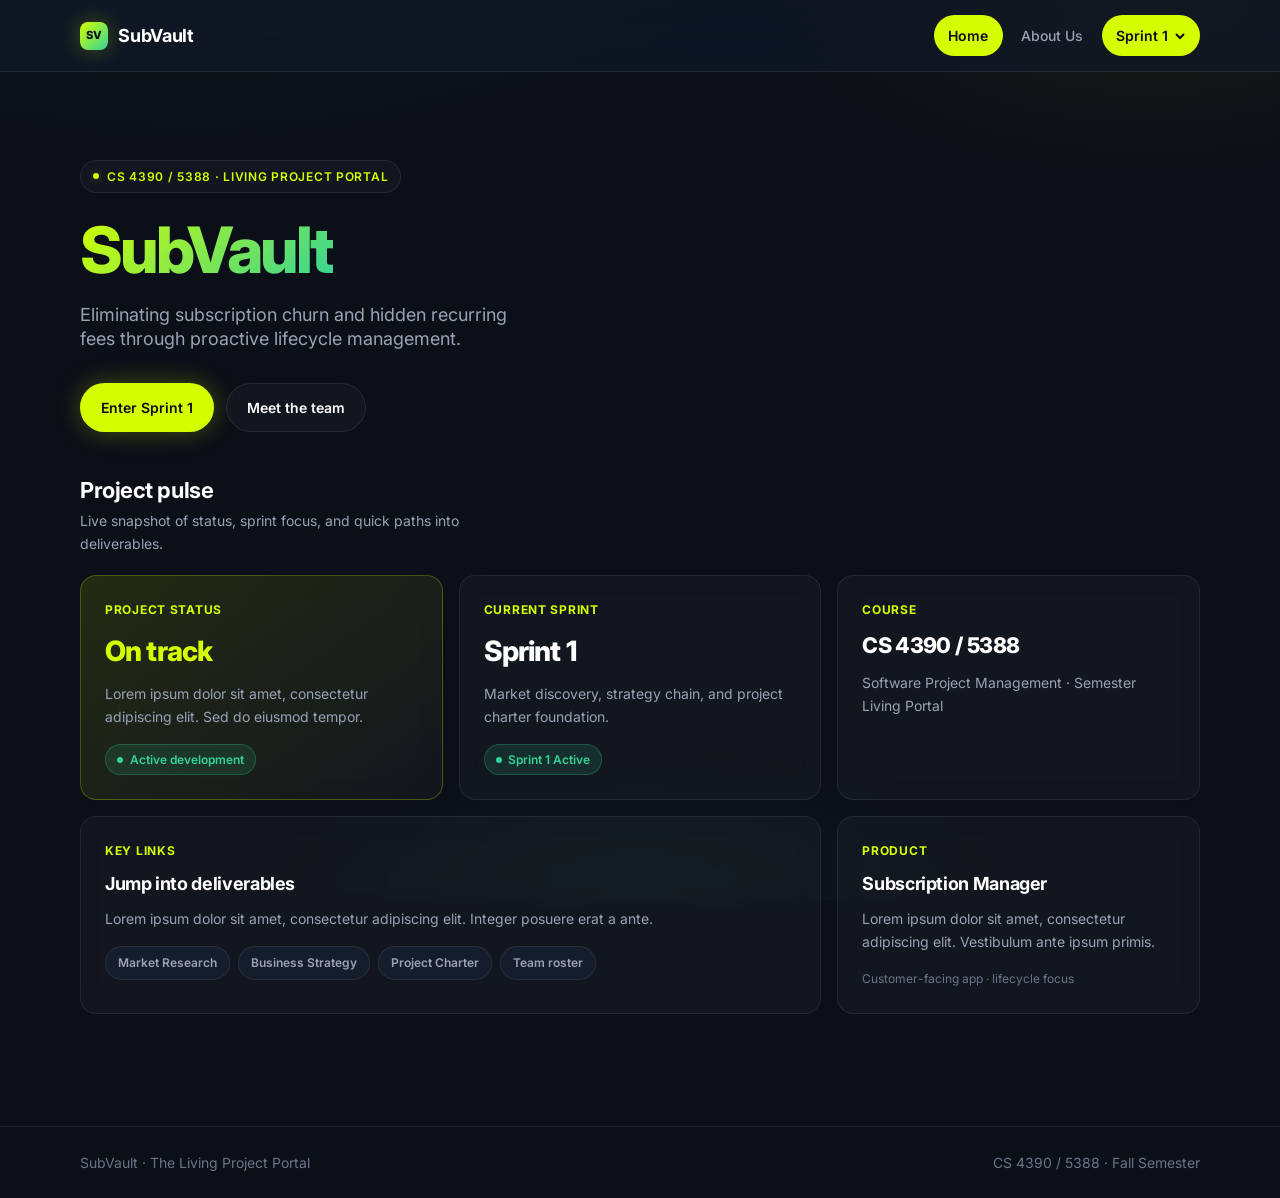
==== index.html @ c0faf994 "Add SubVault Living Project Portal foundation. Establish multi-page dark SaaS site structure with Sp" ====
<!DOCTYPE html>
<html lang="en">
<head>
  <meta charset="UTF-8" />
  <meta name="viewport" content="width=device-width, initial-scale=1.0" />
  <title>SubVault — The Living Project Portal</title>
  <meta name="description" content="SubVault Living Project Portal for CS 4390/5388 — subscription lifecycle management." />
  <link rel="preconnect" href="https://fonts.googleapis.com" />
  <link rel="preconnect" href="https://fonts.gstatic.com" crossorigin />
  <link href="https://fonts.googleapis.com/css2?family=Inter:wght@400;500;600;700;800&display=swap" rel="stylesheet" />
  <link rel="stylesheet" href="assets/css/style.css" />
</head>
<body>
  <header class="site-header">
    <div class="container site-header__inner">
      <a class="brand" href="index.html" aria-current="page">
        <span class="brand__mark" aria-hidden="true">SV</span>
        SubVault
      </a>
      <button type="button" class="nav-toggle" id="nav-toggle" aria-expanded="false" aria-controls="site-nav" aria-label="Open menu">
        <span class="nav-toggle__icon" aria-hidden="true"><span></span><span></span><span></span></span>
      </button>
      <nav class="site-nav" id="site-nav" aria-label="Primary">
        <a href="index.html" aria-current="page">Home</a>
        <a href="about.html">About Us</a>
        <div class="nav-dropdown" data-nav="sprint1">
          <button type="button" class="nav-dropdown__trigger" aria-expanded="false" aria-haspopup="true">
            Sprint 1
            <svg viewBox="0 0 12 12" fill="none" stroke="currentColor" stroke-width="2" aria-hidden="true"><path d="M2 4l4 4 4-4"/></svg>
          </button>
          <div class="nav-dropdown__menu" role="menu">
            <a href="sprint1/index.html" role="menuitem">Sprint 1 Hub</a>
            <a href="sprint1/market-research.html" role="menuitem">Market Research</a>
            <a href="sprint1/business-strategy.html" role="menuitem">Business Strategy</a>
            <a href="sprint1/project-charter.html" role="menuitem">Project Charter</a>
          </div>
        </div>
      </nav>
    </div>
  </header>

  <main>
    <section class="hero container" aria-labelledby="hero-title">
      <p class="hero__eyebrow">CS 4390 / 5388 · Living Project Portal</p>
      <h1 class="hero__title" id="hero-title">
        <span>SubVault</span>
      </h1>
      <p class="hero__lede">
        Eliminating subscription churn and hidden recurring fees through proactive lifecycle management.
      </p>
      <div class="hero__actions">
        <a class="btn btn--primary" href="sprint1/index.html">Enter Sprint 1</a>
        <a class="btn btn--ghost" href="about.html">Meet the team</a>
      </div>
    </section>

    <section class="container section" aria-labelledby="metrics-title">
      <div class="section__header">
        <div>
          <h2 class="section__title" id="metrics-title">Project pulse</h2>
          <p class="section__desc">Live snapshot of status, sprint focus, and quick paths into deliverables.</p>
        </div>
      </div>

      <div class="bento">
        <article class="glass bento__item bento__item--tall card--accent">
          <p class="card__label">Project status</p>
          <p class="metric__value metric__value--accent">On track</p>
          <p class="metric__hint">Lorem ipsum dolor sit amet, consectetur adipiscing elit. Sed do eiusmod tempor.</p>
          <span class="status-pill" style="margin-top: 1rem;">Active development</span>
        </article>

        <article class="glass bento__item bento__item--tall">
          <p class="card__label">Current sprint</p>
          <p class="metric__value">Sprint 1</p>
          <p class="metric__hint">Market discovery, strategy chain, and project charter foundation.</p>
          <span class="status-pill" style="margin-top: 1rem;">Sprint 1 Active</span>
        </article>

        <article class="glass bento__item bento__item--tall">
          <p class="card__label">Course</p>
          <p class="metric__value" style="font-size: 1.35rem;">CS 4390 / 5388</p>
          <p class="metric__hint">Software Project Management · Semester Living Portal</p>
        </article>

        <article class="glass bento__item bento__item--wide">
          <p class="card__label">Key links</p>
          <h3 class="card__title">Jump into deliverables</h3>
          <p class="card__body">Lorem ipsum dolor sit amet, consectetur adipiscing elit. Integer posuere erat a ante.</p>
          <div class="quick-links">
            <a class="chip" href="sprint1/market-research.html">Market Research</a>
            <a class="chip" href="sprint1/business-strategy.html">Business Strategy</a>
            <a class="chip" href="sprint1/project-charter.html">Project Charter</a>
            <a class="chip" href="about.html">Team roster</a>
          </div>
        </article>

        <article class="glass bento__item">
          <p class="card__label">Product</p>
          <h3 class="card__title">Subscription Manager</h3>
          <p class="card__body">Lorem ipsum dolor sit amet, consectetur adipiscing elit. Vestibulum ante ipsum primis.</p>
          <p class="card__meta">Customer-facing app · lifecycle focus</p>
        </article>
      </div>
    </section>
  </main>

  <footer class="site-footer">
    <div class="container site-footer__inner">
      <span>SubVault · The Living Project Portal</span>
      <span>CS 4390 / 5388 · Fall Semester</span>
    </div>
  </footer>

  <script src="assets/js/main.js"></script>
</body>
</html>
---- assets/css/style.css ----
/* ============================================================
   The Living Project Portal — SubVault
   CS 4390/5388 · Software Project Management
   ============================================================ */

:root {
  /* Palette */
  --bg: #0b0f17;
  --bg-elevated: #111827;
  --bg-soft: #151c2c;
  --surface: rgba(255, 255, 255, 0.03);
  --surface-hover: rgba(255, 255, 255, 0.055);
  --glass: rgba(17, 24, 39, 0.72);
  --border: rgba(255, 255, 255, 0.08);
  --border-strong: rgba(255, 255, 255, 0.14);
  --text: #ffffff;
  --text-muted: #9aa3b5;
  --text-soft: #6b7589;
  --accent: #d4ff00;
  --accent-dim: rgba(212, 255, 0, 0.12);
  --accent-glow: rgba(212, 255, 0, 0.28);
  --emerald: #34d399;
  --emerald-dim: rgba(52, 211, 153, 0.12);
  --danger: #f87171;
  --warning: #fbbf24;

  /* Typography */
  --font: Inter, system-ui, -apple-system, BlinkMacSystemFont, "Segoe UI", sans-serif;
  --fs-xs: 0.75rem;
  --fs-sm: 0.875rem;
  --fs-base: 1rem;
  --fs-lg: 1.125rem;
  --fs-xl: 1.375rem;
  --fs-2xl: 1.75rem;
  --fs-3xl: clamp(2rem, 4vw, 2.75rem);
  --fs-hero: clamp(2.5rem, 6vw, 4rem);
  --lh-tight: 1.15;
  --lh-snug: 1.35;
  --lh-body: 1.65;

  /* Layout */
  --max: 1120px;
  --nav-h: 72px;
  --radius: 16px;
  --radius-sm: 10px;
  --radius-lg: 24px;
  --shadow: 0 8px 32px rgba(0, 0, 0, 0.35);
  --transition: 180ms ease;
  --ease-out: cubic-bezier(0.22, 1, 0.36, 1);
}

/* ---- Reset ---- */
*,
*::before,
*::after {
  box-sizing: border-box;
  margin: 0;
  padding: 0;
}

html {
  -webkit-text-size-adjust: 100%;
  scroll-behavior: smooth;
}

body {
  font-family: var(--font);
  font-size: var(--fs-base);
  line-height: var(--lh-body);
  color: var(--text);
  background:
    radial-gradient(ellipse 80% 50% at 15% -10%, rgba(52, 211, 153, 0.08), transparent 55%),
    radial-gradient(ellipse 60% 40% at 90% 0%, rgba(212, 255, 0, 0.06), transparent 50%),
    radial-gradient(ellipse 50% 30% at 50% 100%, rgba(52, 211, 153, 0.04), transparent 60%),
    var(--bg);
  background-attachment: fixed;
  min-height: 100dvh;
  display: flex;
  flex-direction: column;
}

img {
  max-width: 100%;
  display: block;
}

a {
  color: inherit;
  text-decoration: none;
}

ul,
ol {
  list-style: none;
}

button {
  font: inherit;
  color: inherit;
  background: none;
  border: none;
  cursor: pointer;
}

/* ---- Utilities ---- */
.container {
  width: min(100% - 2rem, var(--max));
  margin-inline: auto;
}

.sr-only {
  position: absolute;
  width: 1px;
  height: 1px;
  padding: 0;
  margin: -1px;
  overflow: hidden;
  clip: rect(0, 0, 0, 0);
  white-space: nowrap;
  border: 0;
}

/* ---- Header / Nav ---- */
.site-header {
  position: sticky;
  top: 0;
  z-index: 100;
  height: var(--nav-h);
  backdrop-filter: blur(18px) saturate(1.2);
  -webkit-backdrop-filter: blur(18px) saturate(1.2);
  background: var(--glass);
  border-bottom: 1px solid var(--border);
}

.site-header__inner {
  height: 100%;
  display: flex;
  align-items: center;
  justify-content: space-between;
  gap: 1rem;
}

.brand {
  display: inline-flex;
  align-items: center;
  gap: 0.65rem;
  font-weight: 700;
  font-size: var(--fs-lg);
  letter-spacing: -0.02em;
  transition: opacity var(--transition);
}

.brand:hover {
  opacity: 0.85;
}

.brand__mark {
  width: 28px;
  height: 28px;
  border-radius: 8px;
  background: linear-gradient(135deg, var(--accent), var(--emerald));
  box-shadow: 0 0 20px var(--accent-glow);
  display: grid;
  place-items: center;
  font-size: 0.7rem;
  font-weight: 800;
  color: #0b0f17;
}

.nav-toggle {
  display: none;
  width: 42px;
  height: 42px;
  border-radius: var(--radius-sm);
  border: 1px solid var(--border);
  background: var(--surface);
  align-items: center;
  justify-content: center;
  transition: background var(--transition), border-color var(--transition);
}

.nav-toggle:hover {
  background: var(--surface-hover);
  border-color: var(--border-strong);
}

.nav-toggle__icon {
  display: flex;
  flex-direction: column;
  gap: 5px;
  width: 18px;
}

.nav-toggle__icon span {
  display: block;
  height: 2px;
  width: 100%;
  background: var(--text);
  border-radius: 1px;
  transition: transform var(--transition), opacity var(--transition);
}

.nav-toggle[aria-expanded="true"] .nav-toggle__icon span:nth-child(1) {
  transform: translateY(7px) rotate(45deg);
}

.nav-toggle[aria-expanded="true"] .nav-toggle__icon span:nth-child(2) {
  opacity: 0;
}

.nav-toggle[aria-expanded="true"] .nav-toggle__icon span:nth-child(3) {
  transform: translateY(-7px) rotate(-45deg);
}

.site-nav {
  display: flex;
  align-items: center;
  gap: 0.25rem;
}

.site-nav > a,
.nav-dropdown__trigger {
  display: inline-flex;
  align-items: center;
  gap: 0.35rem;
  padding: 0.55rem 0.9rem;
  border-radius: 999px;
  font-size: var(--fs-sm);
  font-weight: 500;
  color: var(--text-muted);
  transition: color var(--transition), background var(--transition);
}

.site-nav > a:hover,
.nav-dropdown__trigger:hover {
  color: var(--text);
  background: var(--surface);
}

.site-nav > a.is-active,
.site-nav > a[aria-current="page"],
.nav-dropdown.is-active > .nav-dropdown__trigger {
  color: var(--bg);
  background: var(--accent);
  font-weight: 600;
}

.nav-dropdown {
  position: relative;
}

.nav-dropdown__trigger {
  width: 100%;
}

.nav-dropdown__trigger svg {
  width: 12px;
  height: 12px;
  transition: transform var(--transition);
}

.nav-dropdown.is-open > .nav-dropdown__trigger svg,
.nav-dropdown:hover > .nav-dropdown__trigger svg {
  transform: rotate(180deg);
}

.nav-dropdown__menu {
  position: absolute;
  top: calc(100% + 0.5rem);
  left: 0;
  min-width: 220px;
  padding: 0.5rem;
  border-radius: var(--radius);
  border: 1px solid var(--border-strong);
  background: var(--bg-elevated);
  box-shadow: var(--shadow);
  opacity: 0;
  visibility: hidden;
  transform: translateY(-6px);
  transition: opacity var(--transition), transform var(--transition), visibility var(--transition);
  z-index: 50;
}

.nav-dropdown.is-open > .nav-dropdown__menu,
.nav-dropdown:hover > .nav-dropdown__menu:not(.nav-dropdown--touch) {
  opacity: 1;
  visibility: visible;
  transform: translateY(0);
}

.nav-dropdown__menu a {
  display: block;
  padding: 0.65rem 0.85rem;
  border-radius: var(--radius-sm);
  font-size: var(--fs-sm);
  color: var(--text-muted);
  transition: background var(--transition), color var(--transition);
}

.nav-dropdown__menu a:hover,
.nav-dropdown__menu a.is-active,
.nav-dropdown__menu a[aria-current="page"] {
  background: var(--accent-dim);
  color: var(--accent);
}

/* ---- Main ---- */
main {
  flex: 1;
  padding-block: 2.5rem 4rem;
}

/* ---- Hero ---- */
.hero {
  padding-block: 3rem 2.5rem;
}

.hero__eyebrow {
  display: inline-flex;
  align-items: center;
  gap: 0.5rem;
  margin-bottom: 1.25rem;
  padding: 0.35rem 0.75rem;
  border-radius: 999px;
  border: 1px solid var(--border);
  background: var(--surface);
  font-size: var(--fs-xs);
  font-weight: 600;
  letter-spacing: 0.06em;
  text-transform: uppercase;
  color: var(--accent);
}

.hero__eyebrow::before {
  content: "";
  width: 6px;
  height: 6px;
  border-radius: 50%;
  background: var(--accent);
  box-shadow: 0 0 10px var(--accent-glow);
  animation: pulse 2s ease infinite;
}

@keyframes pulse {
  0%,
  100% {
    opacity: 1;
  }
  50% {
    opacity: 0.4;
  }
}

.hero__title {
  font-size: var(--fs-hero);
  font-weight: 800;
  letter-spacing: -0.04em;
  line-height: var(--lh-tight);
  margin-bottom: 1rem;
  max-width: 14ch;
}

.hero__title span {
  background: linear-gradient(135deg, var(--accent), var(--emerald));
  -webkit-background-clip: text;
  background-clip: text;
  color: transparent;
}

.hero__lede {
  font-size: var(--fs-lg);
  color: var(--text-muted);
  max-width: 42ch;
  margin-bottom: 2rem;
  line-height: var(--lh-snug);
}

.hero__actions {
  display: flex;
  flex-wrap: wrap;
  gap: 0.75rem;
}

/* ---- Buttons ---- */
.btn {
  display: inline-flex;
  align-items: center;
  justify-content: center;
  gap: 0.5rem;
  padding: 0.75rem 1.25rem;
  border-radius: 999px;
  font-size: var(--fs-sm);
  font-weight: 600;
  border: 1px solid transparent;
  transition: transform var(--transition), background var(--transition), border-color var(--transition),
    box-shadow var(--transition), color var(--transition);
}

.btn:hover {
  transform: translateY(-1px);
}

.btn:active {
  transform: translateY(0);
}

.btn--primary {
  background: var(--accent);
  color: var(--bg);
  box-shadow: 0 0 24px var(--accent-glow);
}

.btn--primary:hover {
  box-shadow: 0 0 32px var(--accent-glow);
}

.btn--ghost {
  background: var(--surface);
  border-color: var(--border);
  color: var(--text);
}

.btn--ghost:hover {
  background: var(--surface-hover);
  border-color: var(--border-strong);
}

.btn--sm {
  padding: 0.5rem 0.9rem;
  font-size: var(--fs-xs);
}

/* ---- Page chrome ---- */
.page-header {
  margin-bottom: 2.5rem;
}

.page-kicker {
  display: inline-block;
  margin-bottom: 0.75rem;
  font-size: var(--fs-xs);
  font-weight: 700;
  letter-spacing: 0.08em;
  text-transform: uppercase;
  color: var(--accent);
}

.page-title {
  font-size: var(--fs-3xl);
  font-weight: 800;
  letter-spacing: -0.03em;
  line-height: var(--lh-tight);
  margin-bottom: 0.75rem;
}

.page-intro {
  font-size: var(--fs-lg);
  color: var(--text-muted);
  max-width: 56ch;
}

.section {
  margin-bottom: 3rem;
}

.section__header {
  display: flex;
  flex-wrap: wrap;
  align-items: flex-end;
  justify-content: space-between;
  gap: 1rem;
  margin-bottom: 1.25rem;
}

.section__title {
  font-size: var(--fs-xl);
  font-weight: 700;
  letter-spacing: -0.02em;
}

.section__desc {
  color: var(--text-muted);
  font-size: var(--fs-sm);
  max-width: 48ch;
}

/* ---- Glass / Cards ---- */
.glass,
.card {
  background: var(--surface);
  border: 1px solid var(--border);
  border-radius: var(--radius);
  backdrop-filter: blur(12px);
  -webkit-backdrop-filter: blur(12px);
  transition: border-color var(--transition), background var(--transition), transform var(--transition),
    box-shadow var(--transition);
}

.card:hover {
  border-color: var(--border-strong);
  background: var(--surface-hover);
}

.card--interactive:hover {
  transform: translateY(-2px);
  box-shadow: 0 12px 40px rgba(0, 0, 0, 0.25);
}

.card--accent {
  border-color: rgba(212, 255, 0, 0.25);
  background: linear-gradient(145deg, var(--accent-dim), var(--surface));
}

.card--link {
  display: block;
  height: 100%;
  padding: 1.5rem;
  color: inherit;
}

.card__label {
  font-size: var(--fs-xs);
  font-weight: 700;
  letter-spacing: 0.06em;
  text-transform: uppercase;
  color: var(--accent);
  margin-bottom: 0.5rem;
}

.card__title {
  font-size: var(--fs-lg);
  font-weight: 700;
  letter-spacing: -0.02em;
  margin-bottom: 0.5rem;
}

.card__body {
  font-size: var(--fs-sm);
  color: var(--text-muted);
}

.card__meta {
  margin-top: 1rem;
  font-size: var(--fs-xs);
  color: var(--text-soft);
}

/* ---- Bento grid ---- */
.bento {
  display: grid;
  gap: 1rem;
  grid-template-columns: repeat(12, 1fr);
}

.bento__item {
  padding: 1.5rem;
  grid-column: span 4;
}

.bento__item--wide {
  grid-column: span 8;
}

.bento__item--full {
  grid-column: span 12;
}

.bento__item--tall {
  min-height: 180px;
}

.metric__value {
  font-size: var(--fs-2xl);
  font-weight: 800;
  letter-spacing: -0.03em;
  margin-block: 0.35rem 0.5rem;
}

.metric__value--accent {
  color: var(--accent);
}

.metric__hint {
  font-size: var(--fs-sm);
  color: var(--text-muted);
}

.status-pill {
  display: inline-flex;
  align-items: center;
  gap: 0.4rem;
  padding: 0.3rem 0.7rem;
  border-radius: 999px;
  font-size: var(--fs-xs);
  font-weight: 600;
  background: var(--emerald-dim);
  color: var(--emerald);
  border: 1px solid rgba(52, 211, 153, 0.25);
}

.status-pill::before {
  content: "";
  width: 6px;
  height: 6px;
  border-radius: 50%;
  background: currentColor;
}

.status-pill--warn {
  background: rgba(251, 191, 36, 0.12);
  color: var(--warning);
  border-color: rgba(251, 191, 36, 0.25);
}

.quick-links {
  display: flex;
  flex-wrap: wrap;
  gap: 0.5rem;
  margin-top: 1rem;
}

.chip {
  display: inline-flex;
  align-items: center;
  padding: 0.4rem 0.75rem;
  border-radius: 999px;
  font-size: var(--fs-xs);
  font-weight: 600;
  border: 1px solid var(--border);
  background: var(--bg-soft);
  color: var(--text-muted);
  transition: border-color var(--transition), color var(--transition), background var(--transition);
}

.chip:hover {
  border-color: var(--accent);
  color: var(--accent);
  background: var(--accent-dim);
}

/* ---- Team grid ---- */
.team-grid {
  display: grid;
  gap: 1rem;
  grid-template-columns: repeat(auto-fill, minmax(260px, 1fr));
}

.team-card {
  padding: 1.5rem;
  display: flex;
  flex-direction: column;
  gap: 0.75rem;
  height: 100%;
}

.team-card__avatar {
  width: 64px;
  height: 64px;
  border-radius: 18px;
  display: grid;
  place-items: center;
  font-weight: 800;
  font-size: var(--fs-lg);
  letter-spacing: -0.02em;
  color: var(--bg);
  background: linear-gradient(135deg, var(--accent), var(--emerald));
  margin-bottom: 0.25rem;
}

.team-card__name {
  font-size: var(--fs-lg);
  font-weight: 700;
  letter-spacing: -0.02em;
}

.team-card__role {
  font-size: var(--fs-sm);
  font-weight: 600;
  color: var(--accent);
}

.team-card__owns {
  font-size: var(--fs-xs);
  color: var(--text-soft);
  padding: 0.55rem 0.75rem;
  border-radius: var(--radius-sm);
  background: var(--bg-soft);
  border: 1px solid var(--border);
}

.team-card__owns strong {
  display: block;
  color: var(--text-muted);
  font-weight: 600;
  margin-bottom: 0.15rem;
}

.team-card__bio {
  font-size: var(--fs-sm);
  color: var(--text-muted);
  flex: 1;
}

/* ---- Content sections ---- */
.content-block {
  padding: 1.75rem;
  margin-bottom: 1rem;
}

.content-block h3 {
  font-size: var(--fs-lg);
  font-weight: 700;
  letter-spacing: -0.02em;
  margin-bottom: 0.75rem;
}

.content-block p,
.content-block li {
  color: var(--text-muted);
  font-size: var(--fs-sm);
}

.content-block p + p {
  margin-top: 0.75rem;
}

.content-block ul,
.content-block ol {
  padding-left: 1.1rem;
  list-style: disc;
}

.content-block ol {
  list-style: decimal;
}

.content-block li + li {
  margin-top: 0.4rem;
}

/* ---- Strategy chain ---- */
.strategy-chain {
  display: grid;
  gap: 1rem;
}

.strategy-step {
  position: relative;
  padding: 1.5rem 1.5rem 1.5rem 4.5rem;
  counter-increment: strategy;
}

.strategy-step::before {
  content: counter(strategy, decimal-leading-zero);
  position: absolute;
  left: 1.25rem;
  top: 1.5rem;
  font-size: var(--fs-xl);
  font-weight: 800;
  letter-spacing: -0.03em;
  color: var(--accent);
  opacity: 0.9;
}

.strategy-chain {
  counter-reset: strategy;
}

.strategy-step h3 {
  font-size: var(--fs-lg);
  font-weight: 700;
  margin-bottom: 0.5rem;
}

.strategy-step p {
  font-size: var(--fs-sm);
  color: var(--text-muted);
}

.strategy-step__meta {
  display: flex;
  flex-wrap: wrap;
  gap: 0.5rem;
  margin-top: 1rem;
}

.tag {
  display: inline-flex;
  padding: 0.25rem 0.6rem;
  border-radius: 6px;
  font-size: var(--fs-xs);
  font-weight: 600;
  background: var(--bg-soft);
  border: 1px solid var(--border);
  color: var(--text-muted);
}

.tag--accent {
  background: var(--accent-dim);
  border-color: rgba(212, 255, 0, 0.3);
  color: var(--accent);
}

.scope-grid {
  display: grid;
  gap: 1rem;
  grid-template-columns: repeat(auto-fit, minmax(240px, 1fr));
  margin-top: 1rem;
}

.scope-panel {
  padding: 1.25rem;
  border-radius: var(--radius-sm);
  background: var(--bg-soft);
  border: 1px solid var(--border);
}

.scope-panel h4 {
  font-size: var(--fs-sm);
  font-weight: 700;
  margin-bottom: 0.75rem;
}

.scope-panel--in h4 {
  color: var(--emerald);
}

.scope-panel--out h4 {
  color: var(--danger);
}

.scope-panel--deferred h4 {
  color: var(--warning);
}

.scope-panel ul {
  list-style: disc;
  padding-left: 1.1rem;
}

.scope-panel li {
  font-size: var(--fs-sm);
  color: var(--text-muted);
}

.scope-panel li + li {
  margin-top: 0.35rem;
}

/* ---- Charter ---- */
.charter-grid {
  display: grid;
  gap: 1rem;
  grid-template-columns: repeat(12, 1fr);
}

.charter-card {
  padding: 1.5rem;
  grid-column: span 6;
}

.charter-card--full {
  grid-column: span 12;
}

.charter-card--pdf {
  grid-column: span 12;
  display: flex;
  flex-wrap: wrap;
  align-items: center;
  justify-content: space-between;
  gap: 1.25rem;
  padding: 1.75rem;
  border-color: rgba(212, 255, 0, 0.28);
  background: linear-gradient(120deg, var(--accent-dim), var(--surface) 55%);
}

.charter-card h3 {
  font-size: var(--fs-base);
  font-weight: 700;
  margin-bottom: 0.75rem;
}

.charter-card p,
.charter-card li {
  font-size: var(--fs-sm);
  color: var(--text-muted);
}

.charter-card ul {
  list-style: disc;
  padding-left: 1.1rem;
}

.charter-card li + li {
  margin-top: 0.35rem;
}

.stakeholder-table {
  width: 100%;
  border-collapse: collapse;
  font-size: var(--fs-sm);
}

.stakeholder-table th,
.stakeholder-table td {
  text-align: left;
  padding: 0.75rem 0.85rem;
  border-bottom: 1px solid var(--border);
}

.stakeholder-table th {
  color: var(--text-soft);
  font-weight: 600;
  font-size: var(--fs-xs);
  text-transform: uppercase;
  letter-spacing: 0.05em;
}

.stakeholder-table td {
  color: var(--text-muted);
}

.stakeholder-table tbody tr:hover td {
  background: var(--surface);
  color: var(--text);
}

/* ---- PDF / Docs ---- */
.doc-grid {
  display: grid;
  gap: 1rem;
  grid-template-columns: repeat(auto-fill, minmax(240px, 1fr));
}

.doc-card {
  padding: 1.35rem;
  display: flex;
  flex-direction: column;
  gap: 0.75rem;
}

.doc-card__icon {
  width: 40px;
  height: 40px;
  border-radius: 10px;
  display: grid;
  place-items: center;
  background: var(--accent-dim);
  color: var(--accent);
  font-size: var(--fs-xs);
  font-weight: 800;
}

.doc-card__actions {
  display: flex;
  flex-wrap: wrap;
  gap: 0.5rem;
  margin-top: auto;
  padding-top: 0.5rem;
}

/* ---- Modal ---- */
.modal {
  position: fixed;
  inset: 0;
  z-index: 200;
  display: grid;
  place-items: center;
  padding: 1rem;
  opacity: 0;
  visibility: hidden;
  transition: opacity 200ms ease, visibility 200ms ease;
}

.modal.is-open {
  opacity: 1;
  visibility: visible;
}

.modal__backdrop {
  position: absolute;
  inset: 0;
  background: rgba(5, 8, 14, 0.78);
  backdrop-filter: blur(6px);
}

.modal__dialog {
  position: relative;
  width: min(100%, 920px);
  max-height: min(90dvh, 840px);
  display: flex;
  flex-direction: column;
  background: var(--bg-elevated);
  border: 1px solid var(--border-strong);
  border-radius: var(--radius-lg);
  box-shadow: var(--shadow);
  overflow: hidden;
  transform: translateY(12px) scale(0.98);
  transition: transform 220ms var(--ease-out);
}

.modal.is-open .modal__dialog {
  transform: translateY(0) scale(1);
}

.modal__header {
  display: flex;
  align-items: center;
  justify-content: space-between;
  gap: 1rem;
  padding: 1rem 1.25rem;
  border-bottom: 1px solid var(--border);
}

.modal__title {
  font-size: var(--fs-base);
  font-weight: 700;
}

.modal__close {
  width: 36px;
  height: 36px;
  border-radius: 8px;
  border: 1px solid var(--border);
  display: grid;
  place-items: center;
  color: var(--text-muted);
  transition: background var(--transition), color var(--transition);
}

.modal__close:hover {
  background: var(--surface);
  color: var(--text);
}

.modal__body {
  flex: 1;
  min-height: 420px;
  background: #000;
}

.modal__body iframe {
  width: 100%;
  height: 100%;
  min-height: 420px;
  border: 0;
}

.modal__footer {
  display: flex;
  flex-wrap: wrap;
  gap: 0.75rem;
  justify-content: flex-end;
  padding: 1rem 1.25rem;
  border-top: 1px solid var(--border);
}

body.modal-open {
  overflow: hidden;
}

/* ---- Timeline ---- */
.timeline {
  display: grid;
  gap: 0;
  border-left: 1px solid var(--border);
  margin-left: 0.75rem;
  padding-left: 1.5rem;
}

.timeline__item {
  position: relative;
  padding-bottom: 1.5rem;
}

.timeline__item::before {
  content: "";
  position: absolute;
  left: -1.75rem;
  top: 0.35rem;
  width: 10px;
  height: 10px;
  border-radius: 50%;
  background: var(--accent);
  box-shadow: 0 0 0 4px var(--accent-dim);
}

.timeline__date {
  font-size: var(--fs-xs);
  font-weight: 700;
  color: var(--accent);
  letter-spacing: 0.04em;
  text-transform: uppercase;
  margin-bottom: 0.25rem;
}

.timeline__title {
  font-weight: 700;
  margin-bottom: 0.25rem;
}

.timeline__body {
  font-size: var(--fs-sm);
  color: var(--text-muted);
}

/* ---- Footer ---- */
.site-footer {
  border-top: 1px solid var(--border);
  padding: 1.5rem 0;
  margin-top: auto;
}

.site-footer__inner {
  display: flex;
  flex-wrap: wrap;
  align-items: center;
  justify-content: space-between;
  gap: 0.75rem;
  font-size: var(--fs-sm);
  color: var(--text-soft);
}

.site-footer a {
  color: var(--text-muted);
  transition: color var(--transition);
}

.site-footer a:hover {
  color: var(--accent);
}

/* ---- Responsive ---- */
@media (max-width: 900px) {
  .bento__item,
  .bento__item--wide {
    grid-column: span 6;
  }

  .charter-card {
    grid-column: span 12;
  }
}

@media (max-width: 768px) {
  .nav-toggle {
    display: inline-flex;
  }

  .site-nav {
    position: fixed;
    inset: var(--nav-h) 0 auto 0;
    flex-direction: column;
    align-items: stretch;
    gap: 0.25rem;
    padding: 1rem;
    background: var(--bg-elevated);
    border-bottom: 1px solid var(--border);
    box-shadow: var(--shadow);
    opacity: 0;
    visibility: hidden;
    transform: translateY(-8px);
    transition: opacity var(--transition), transform var(--transition), visibility var(--transition);
    max-height: calc(100dvh - var(--nav-h));
    overflow-y: auto;
  }

  .site-nav.is-open {
    opacity: 1;
    visibility: visible;
    transform: translateY(0);
  }

  .site-nav > a,
  .nav-dropdown__trigger {
    border-radius: var(--radius-sm);
    padding: 0.85rem 1rem;
  }

  .nav-dropdown__menu {
    position: static;
    opacity: 1;
    visibility: visible;
    transform: none;
    display: none;
    box-shadow: none;
    border: 1px solid var(--border);
    margin: 0.25rem 0 0.5rem;
    background: var(--bg-soft);
  }

  .nav-dropdown.is-open > .nav-dropdown__menu {
    display: block;
  }

  .bento__item,
  .bento__item--wide,
  .bento__item--full {
    grid-column: span 12;
  }

  .hero {
    padding-block: 2rem;
  }

  .strategy-step {
    padding-left: 1.5rem;
    padding-top: 3.25rem;
  }

  .strategy-step::before {
    left: 1.25rem;
    top: 1.25rem;
  }

  .charter-card--pdf {
    flex-direction: column;
    align-items: flex-start;
  }

  .modal__body,
  .modal__body iframe {
    min-height: 280px;
  }
}

@media (prefers-reduced-motion: reduce) {
  *,
  *::before,
  *::after {
    animation-duration: 0.01ms !important;
    animation-iteration-count: 1 !important;
    transition-duration: 0.01ms !important;
  }
}
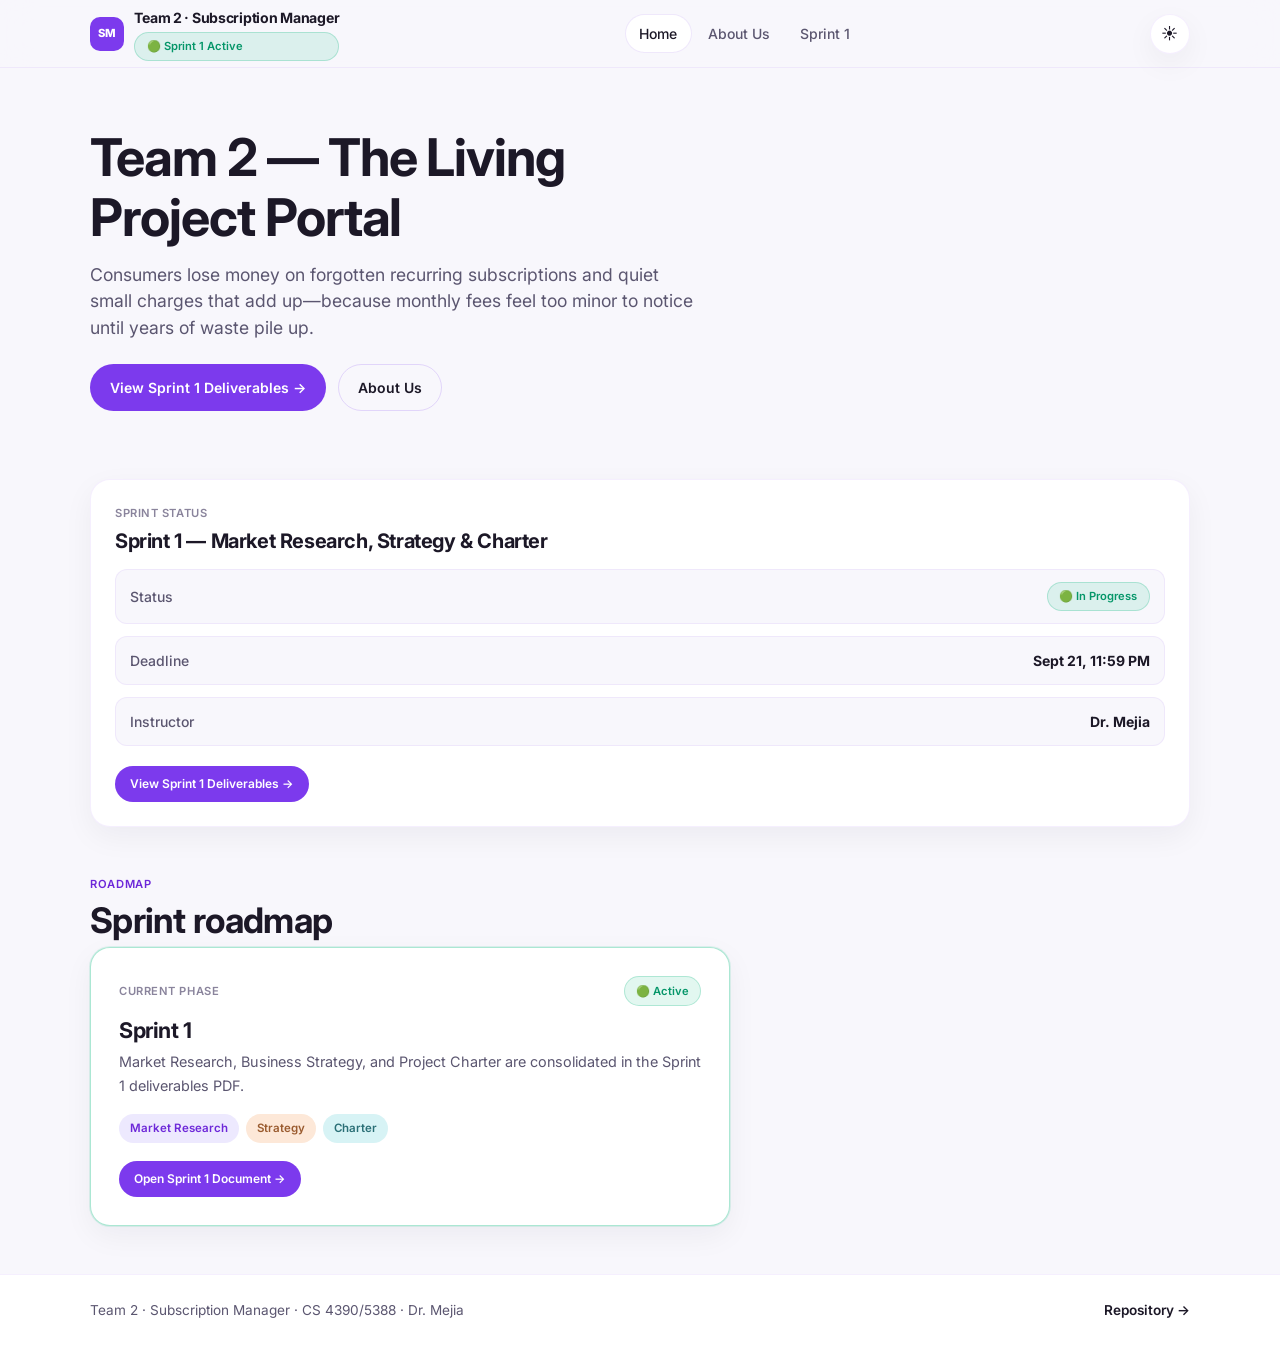
==== commit db3db74c: "updated files" ====
--- a/index.html
+++ b/index.html
@@ -3,8 +3,21 @@
 <head>
   <meta charset="UTF-8" />
   <meta name="viewport" content="width=device-width, initial-scale=1.0" />
-  <title>SubVault — The Living Project Portal</title>
-  <meta name="description" content="SubVault Living Project Portal for CS 4390/5388 — subscription lifecycle management." />
+  <title>Team 2 · Subscription Manager — Living Project Portal</title>
+  <meta name="description" content="Team 2 Living Project Portal for Subscription Manager (SubEase) — CS 4390/5388." />
+  <script>
+    (function () {
+      try {
+        var t = localStorage.getItem("subease-portal-theme");
+        if (t !== "light" && t !== "dark") {
+          t = window.matchMedia("(prefers-color-scheme: dark)").matches ? "dark" : "light";
+        }
+        document.documentElement.setAttribute("data-theme", t);
+      } catch (e) {
+        document.documentElement.setAttribute("data-theme", "light");
+      }
+    })();
+  </script>
   <link rel="preconnect" href="https://fonts.googleapis.com" />
   <link rel="preconnect" href="https://fonts.gstatic.com" crossorigin />
   <link href="https://fonts.googleapis.com/css2?family=Inter:wght@400;500;600;700;800&display=swap" rel="stylesheet" />
@@ -13,93 +26,87 @@
 <body>
   <header class="site-header">
     <div class="container site-header__inner">
-      <a class="brand" href="index.html" aria-current="page">
-        <span class="brand__mark" aria-hidden="true">SV</span>
-        SubVault
+      <a class="brand" href="index.html">
+        <span class="brand__mark" aria-hidden="true">SM</span>
+        <span class="brand__text">
+          <span class="brand__name">Team 2 · Subscription Manager</span>
+          <span class="pill">🟢 Sprint 1 Active</span>
+        </span>
       </a>
       <button type="button" class="nav-toggle" id="nav-toggle" aria-expanded="false" aria-controls="site-nav" aria-label="Open menu">
-        <span class="nav-toggle__icon" aria-hidden="true"><span></span><span></span><span></span></span>
+        <span class="nav-toggle__bars" aria-hidden="true"><span></span><span></span><span></span></span>
       </button>
       <nav class="site-nav" id="site-nav" aria-label="Primary">
-        <a href="index.html" aria-current="page">Home</a>
+        <a href="index.html">Home</a>
         <a href="about.html">About Us</a>
-        <div class="nav-dropdown" data-nav="sprint1">
-          <button type="button" class="nav-dropdown__trigger" aria-expanded="false" aria-haspopup="true">
-            Sprint 1
-            <svg viewBox="0 0 12 12" fill="none" stroke="currentColor" stroke-width="2" aria-hidden="true"><path d="M2 4l4 4 4-4"/></svg>
-          </button>
-          <div class="nav-dropdown__menu" role="menu">
-            <a href="sprint1/index.html" role="menuitem">Sprint 1 Hub</a>
-            <a href="sprint1/market-research.html" role="menuitem">Market Research</a>
-            <a href="sprint1/business-strategy.html" role="menuitem">Business Strategy</a>
-            <a href="sprint1/project-charter.html" role="menuitem">Project Charter</a>
-          </div>
-        </div>
+        <a href="sprint1.html">Sprint 1</a>
       </nav>
+      <div class="header-actions">
+        <button type="button" class="theme-toggle" id="theme-toggle" aria-label="Switch to dark mode">
+          <span data-icon="sun" aria-hidden="true">☀️</span>
+          <span data-icon="moon" aria-hidden="true">🌙</span>
+        </button>
+      </div>
     </div>
   </header>
 
   <main>
-    <section class="hero container" aria-labelledby="hero-title">
-      <p class="hero__eyebrow">CS 4390 / 5388 · Living Project Portal</p>
-      <h1 class="hero__title" id="hero-title">
-        <span>SubVault</span>
-      </h1>
+    <section class="hero container">
+      <p class="hero__eyebrow"></p>
+      <h1 class="hero__title">Team 2 — The Living Project Portal</h1>
       <p class="hero__lede">
-        Eliminating subscription churn and hidden recurring fees through proactive lifecycle management.
+        Consumers lose money on forgotten recurring subscriptions and quiet small charges that add up—because monthly fees feel too minor to notice until years of waste pile up.
       </p>
       <div class="hero__actions">
-        <a class="btn btn--primary" href="sprint1/index.html">Enter Sprint 1</a>
-        <a class="btn btn--ghost" href="about.html">Meet the team</a>
+        <a class="btn btn--primary" href="sprint1.html">View Sprint 1 Deliverables →</a>
+        <a class="btn btn--ghost" href="about.html">About Us</a>
       </div>
     </section>
 
-    <section class="container section" aria-labelledby="metrics-title">
-      <div class="section__header">
-        <div>
-          <h2 class="section__title" id="metrics-title">Project pulse</h2>
-          <p class="section__desc">Live snapshot of status, sprint focus, and quick paths into deliverables.</p>
-        </div>
+    <section class="section container" aria-labelledby="dash-title">
+
+        <article class="card">
+          <p class="card__label">Sprint status</p>
+          <h3 class="card__title">Sprint 1 — Market Research, Strategy &amp; Charter</h3>
+          <div class="status-list">
+            <div class="status-row">
+              <span>Status</span>
+              <span class="pill">🟢 In Progress</span>
+            </div>
+            <div class="status-row">
+              <span>Deadline</span>
+              <strong>Sept 21, 11:59 PM</strong>
+            </div>
+            <div class="status-row">
+              <span>Instructor</span>
+              <strong>Dr. Mejia</strong>
+            </div>
+          </div>
+          <a class="btn btn--primary btn--sm" href="sprint1.html">View Sprint 1 Deliverables →</a>
+        </article>
       </div>
+    </section>
 
-      <div class="bento">
-        <article class="glass bento__item bento__item--tall card--accent">
-          <p class="card__label">Project status</p>
-          <p class="metric__value metric__value--accent">On track</p>
-          <p class="metric__hint">Lorem ipsum dolor sit amet, consectetur adipiscing elit. Sed do eiusmod tempor.</p>
-          <span class="status-pill" style="margin-top: 1rem;">Active development</span>
-        </article>
+    <section class="section container" style="padding-top: 0;" aria-labelledby="roadmap-title">
+      <p class="section__eyebrow">Roadmap</p>
+      <h2 class="section__title" id="roadmap-title">Sprint roadmap</h2>
 
-        <article class="glass bento__item bento__item--tall">
-          <p class="card__label">Current sprint</p>
-          <p class="metric__value">Sprint 1</p>
-          <p class="metric__hint">Market discovery, strategy chain, and project charter foundation.</p>
-          <span class="status-pill" style="margin-top: 1rem;">Sprint 1 Active</span>
-        </article>
-
-        <article class="glass bento__item bento__item--tall">
-          <p class="card__label">Course</p>
-          <p class="metric__value" style="font-size: 1.35rem;">CS 4390 / 5388</p>
-          <p class="metric__hint">Software Project Management · Semester Living Portal</p>
-        </article>
-
-        <article class="glass bento__item bento__item--wide">
-          <p class="card__label">Key links</p>
-          <h3 class="card__title">Jump into deliverables</h3>
-          <p class="card__body">Lorem ipsum dolor sit amet, consectetur adipiscing elit. Integer posuere erat a ante.</p>
-          <div class="quick-links">
-            <a class="chip" href="sprint1/market-research.html">Market Research</a>
-            <a class="chip" href="sprint1/business-strategy.html">Business Strategy</a>
-            <a class="chip" href="sprint1/project-charter.html">Project Charter</a>
-            <a class="chip" href="about.html">Team roster</a>
+      <div class="roadmap--single">
+        <article class="card roadmap-card is-active roadmap-card--featured">
+          <div class="roadmap-card__top">
+            <span class="card__label" style="margin:0;">Current phase</span>
+            <span class="pill">🟢 Active</span>
           </div>
-        </article>
-
-        <article class="glass bento__item">
-          <p class="card__label">Product</p>
-          <h3 class="card__title">Subscription Manager</h3>
-          <p class="card__body">Lorem ipsum dolor sit amet, consectetur adipiscing elit. Vestibulum ante ipsum primis.</p>
-          <p class="card__meta">Customer-facing app · lifecycle focus</p>
+          <h3>Sprint 1</h3>
+          <p class="card__body">
+            Market Research, Business Strategy, and Project Charter are consolidated in the Sprint 1 deliverables PDF.
+          </p>
+          <div class="tags" style="margin-top:1rem;">
+            <span class="tag tag--lilac">Market Research</span>
+            <span class="tag tag--peach">Strategy</span>
+            <span class="tag tag--cyan">Charter</span>
+          </div>
+          <a class="btn btn--primary btn--sm" href="sprint1.html" style="margin-top:1.15rem;">Open Sprint 1 Document →</a>
         </article>
       </div>
     </section>
@@ -107,11 +114,10 @@
 
   <footer class="site-footer">
     <div class="container site-footer__inner">
-      <span>SubVault · The Living Project Portal</span>
-      <span>CS 4390 / 5388 · Fall Semester</span>
+      <span>Team 2 · Subscription Manager · CS 4390/5388 · Dr. Mejia</span>
+      <a href="https://github.com/" target="_blank" rel="noopener noreferrer">Repository →</a>
     </div>
   </footer>
-
   <script src="assets/js/main.js"></script>
 </body>
 </html>
--- a/assets/css/style.css
+++ b/assets/css/style.css
@@ -1,1236 +1,320 @@
 /* ============================================================
-   The Living Project Portal — SubVault
-   CS 4390/5388 · Software Project Management
+   The Living Project Portal — Team 2 · Subscription Manager
+   Lavender / violet system · emerald & amber status only
    ============================================================ */
 
 :root {
-  /* Palette */
-  --bg: #0b0f17;
-  --bg-elevated: #111827;
-  --bg-soft: #151c2c;
-  --surface: rgba(255, 255, 255, 0.03);
-  --surface-hover: rgba(255, 255, 255, 0.055);
-  --glass: rgba(17, 24, 39, 0.72);
-  --border: rgba(255, 255, 255, 0.08);
-  --border-strong: rgba(255, 255, 255, 0.14);
-  --text: #ffffff;
-  --text-muted: #9aa3b5;
-  --text-soft: #6b7589;
-  --accent: #d4ff00;
-  --accent-dim: rgba(212, 255, 0, 0.12);
-  --accent-glow: rgba(212, 255, 0, 0.28);
-  --emerald: #34d399;
-  --emerald-dim: rgba(52, 211, 153, 0.12);
-  --danger: #f87171;
-  --warning: #fbbf24;
-
-  /* Typography */
+  --bg: #f8f7fc;
+  --card: #ffffff;
+  --text: #1c1827;
+  --muted: #5b5670;
+  --soft: #8a849c;
+  --accent: #7c3aed;
+  --accent-soft-btn: #8b5cf6;
+  --accent-deep: #6d28d9;
+  --accent-wash: #ede9fe;
+  --accent-soft: rgba(124, 58, 237, 0.1);
+  --border: rgba(124, 58, 237, 0.08);
+  --border-strong: rgba(124, 58, 237, 0.18);
+  --shadow: 0 10px 30px rgba(28, 24, 39, 0.05);
+  --shadow-hover: 0 14px 36px rgba(28, 24, 39, 0.08);
+  --nav: rgba(248, 247, 252, 0.9);
+  --ink: #1c1827;
+  --status-ok: #10b981;
+  --status-ok-soft: rgba(16, 185, 129, 0.12);
+  --status-ok-text: #059669;
+  --status-warn: #f59e0b;
+  --status-warn-soft: rgba(245, 158, 11, 0.12);
+  --status-warn-text: #b45309;
+  --peach: #fde8d8;
+  --peach-t: #9a5b2f;
+  --lavender: #ede9fe;
+  --lavender-t: #6d28d9;
+  --cyan: #d7f3f5;
+  --cyan-t: #2a6f76;
   --font: Inter, system-ui, -apple-system, BlinkMacSystemFont, "Segoe UI", sans-serif;
-  --fs-xs: 0.75rem;
-  --fs-sm: 0.875rem;
-  --fs-base: 1rem;
-  --fs-lg: 1.125rem;
-  --fs-xl: 1.375rem;
-  --fs-2xl: 1.75rem;
-  --fs-3xl: clamp(2rem, 4vw, 2.75rem);
-  --fs-hero: clamp(2.5rem, 6vw, 4rem);
-  --lh-tight: 1.15;
-  --lh-snug: 1.35;
-  --lh-body: 1.65;
-
-  /* Layout */
-  --max: 1120px;
-  --nav-h: 72px;
-  --radius: 16px;
-  --radius-sm: 10px;
-  --radius-lg: 24px;
-  --shadow: 0 8px 32px rgba(0, 0, 0, 0.35);
-  --transition: 180ms ease;
-  --ease-out: cubic-bezier(0.22, 1, 0.36, 1);
-}
-
-/* ---- Reset ---- */
-*,
-*::before,
-*::after {
-  box-sizing: border-box;
-  margin: 0;
-  padding: 0;
-}
-
-html {
-  -webkit-text-size-adjust: 100%;
-  scroll-behavior: smooth;
-}
-
+  --radius: 20px;
+  --radius-sm: 12px;
+  --pill: 9999px;
+  --max: 1100px;
+  --nav-h: 68px;
+  --ease: all 0.2s cubic-bezier(0.16, 1, 0.3, 1);
+}
+
+[data-theme="dark"] {
+  --bg: #0d0b14;
+  --card: #161322;
+  --text: #f3f0fa;
+  --muted: #a89fbd;
+  --soft: #7a7194;
+  --accent: #a78bfa;
+  --accent-soft-btn: #7c3aed;
+  --accent-deep: #a78bfa;
+  --accent-wash: rgba(124, 58, 237, 0.22);
+  --accent-soft: rgba(167, 139, 250, 0.14);
+  --border: rgba(139, 92, 246, 0.16);
+  --border-strong: rgba(139, 92, 246, 0.28);
+  --shadow: 0 10px 30px rgba(0, 0, 0, 0.4);
+  --shadow-hover: 0 14px 36px rgba(0, 0, 0, 0.5);
+  --nav: rgba(13, 11, 20, 0.92);
+  --ink: #0d0b14;
+  --status-ok-text: #34d399;
+  --status-warn-text: #fbbf24;
+  --peach: rgba(253, 232, 216, 0.14);
+  --peach-t: #f0b48a;
+  --lavender: rgba(237, 233, 254, 0.12);
+  --lavender-t: #c4b5fd;
+  --cyan: rgba(215, 243, 245, 0.12);
+  --cyan-t: #7dd3d9;
+}
+
+*, *::before, *::after { box-sizing: border-box; margin: 0; padding: 0; }
+html { scroll-behavior: smooth; -webkit-text-size-adjust: 100%; }
 body {
   font-family: var(--font);
-  font-size: var(--fs-base);
-  line-height: var(--lh-body);
+  background: var(--bg);
   color: var(--text);
-  background:
-    radial-gradient(ellipse 80% 50% at 15% -10%, rgba(52, 211, 153, 0.08), transparent 55%),
-    radial-gradient(ellipse 60% 40% at 90% 0%, rgba(212, 255, 0, 0.06), transparent 50%),
-    radial-gradient(ellipse 50% 30% at 50% 100%, rgba(52, 211, 153, 0.04), transparent 60%),
-    var(--bg);
-  background-attachment: fixed;
+  line-height: 1.65;
   min-height: 100dvh;
   display: flex;
   flex-direction: column;
-}
-
-img {
-  max-width: 100%;
-  display: block;
-}
-
-a {
-  color: inherit;
-  text-decoration: none;
-}
-
-ul,
-ol {
-  list-style: none;
-}
-
-button {
-  font: inherit;
-  color: inherit;
-  background: none;
-  border: none;
-  cursor: pointer;
-}
-
-/* ---- Utilities ---- */
-.container {
-  width: min(100% - 2rem, var(--max));
-  margin-inline: auto;
-}
-
-.sr-only {
-  position: absolute;
-  width: 1px;
-  height: 1px;
-  padding: 0;
-  margin: -1px;
-  overflow: hidden;
-  clip: rect(0, 0, 0, 0);
-  white-space: nowrap;
-  border: 0;
-}
-
-/* ---- Header / Nav ---- */
+  transition: background-color 0.25s ease, color 0.25s ease;
+}
+img { max-width: 100%; display: block; }
+a { color: inherit; text-decoration: none; }
+ul { list-style: none; }
+button { font: inherit; color: inherit; background: none; border: none; cursor: pointer; }
+h1, h2, h3 { letter-spacing: -0.02em; line-height: 1.15; font-weight: 700; }
+p { color: var(--muted); }
+
+.container { width: min(100% - 2rem, var(--max)); margin-inline: auto; }
+
+/* Header */
 .site-header {
-  position: sticky;
-  top: 0;
-  z-index: 100;
-  height: var(--nav-h);
-  backdrop-filter: blur(18px) saturate(1.2);
-  -webkit-backdrop-filter: blur(18px) saturate(1.2);
-  background: var(--glass);
+  position: sticky; top: 0; z-index: 100; height: var(--nav-h);
+  background: var(--nav); backdrop-filter: blur(16px); -webkit-backdrop-filter: blur(16px);
   border-bottom: 1px solid var(--border);
 }
-
 .site-header__inner {
-  height: 100%;
-  display: flex;
-  align-items: center;
-  justify-content: space-between;
-  gap: 1rem;
-}
-
-.brand {
-  display: inline-flex;
-  align-items: center;
-  gap: 0.65rem;
-  font-weight: 700;
-  font-size: var(--fs-lg);
-  letter-spacing: -0.02em;
-  transition: opacity var(--transition);
-}
-
-.brand:hover {
-  opacity: 0.85;
-}
-
+  height: 100%; display: flex; align-items: center; justify-content: space-between; gap: 1rem;
+}
+.brand { display: inline-flex; align-items: center; gap: 0.65rem; min-width: 0; }
 .brand__mark {
-  width: 28px;
-  height: 28px;
-  border-radius: 8px;
-  background: linear-gradient(135deg, var(--accent), var(--emerald));
-  box-shadow: 0 0 20px var(--accent-glow);
-  display: grid;
-  place-items: center;
-  font-size: 0.7rem;
-  font-weight: 800;
-  color: #0b0f17;
-}
-
-.nav-toggle {
-  display: none;
-  width: 42px;
-  height: 42px;
-  border-radius: var(--radius-sm);
+  width: 34px; height: 34px; border-radius: 10px; background: var(--accent);
+  color: #fff; display: grid; place-items: center; font-size: 0.7rem; font-weight: 800; flex-shrink: 0;
+}
+.brand__text { display: flex; flex-direction: column; gap: 0.15rem; min-width: 0; }
+.brand__name { font-weight: 700; font-size: 0.88rem; letter-spacing: -0.02em; white-space: nowrap; }
+
+/* Status pills — emerald / amber only */
+.pill {
+  display: inline-flex; align-items: center; gap: 0.3rem;
+  padding: 0.28rem 0.7rem; border-radius: var(--pill);
+  font-size: 0.7rem; font-weight: 600; white-space: nowrap;
+  background: var(--status-ok-soft); color: var(--status-ok-text);
+  border: 1px solid rgba(16, 185, 129, 0.25);
+}
+.pill--warn {
+  background: var(--status-warn-soft); color: var(--status-warn-text);
+  border-color: rgba(245, 158, 11, 0.28);
+}
+.pill--muted {
+  background: var(--accent-wash); color: var(--accent-deep);
+  border-color: var(--border);
+}
+.pill--locked {
+  background: transparent; color: var(--soft); border: 1px solid var(--border);
+}
+
+.site-nav { display: flex; align-items: center; gap: 0.2rem; }
+.site-nav a {
+  padding: 0.45rem 0.85rem; border-radius: var(--pill);
+  font-size: 0.875rem; font-weight: 500; color: var(--muted); transition: var(--ease);
+}
+.site-nav a:hover, .site-nav a.is-active {
+  color: var(--text); background: var(--card); box-shadow: 0 0 0 1px var(--border);
+}
+
+.header-actions { display: flex; align-items: center; gap: 0.5rem; }
+.theme-toggle, .nav-toggle {
+  width: 40px; height: 40px; border-radius: var(--pill);
+  border: 1px solid var(--border); background: var(--card);
+  display: grid; place-items: center; box-shadow: var(--shadow); transition: var(--ease);
+}
+.theme-toggle:hover { border-color: var(--border-strong); }
+.theme-toggle [data-icon="moon"] { display: none; }
+[data-theme="dark"] .theme-toggle [data-icon="sun"] { display: none; }
+[data-theme="dark"] .theme-toggle [data-icon="moon"] { display: inline; }
+.nav-toggle { display: none; }
+.nav-toggle__bars { width: 16px; display: flex; flex-direction: column; gap: 4px; }
+.nav-toggle__bars span { height: 2px; background: var(--text); border-radius: 2px; }
+
+/* Buttons — violet primary */
+.btn {
+  display: inline-flex; align-items: center; justify-content: center; gap: 0.4rem;
+  padding: 0.7rem 1.2rem; border-radius: var(--pill);
+  font-size: 0.875rem; font-weight: 600; border: 1px solid transparent; transition: var(--ease);
+}
+.btn:hover { transform: translateY(-1px); }
+.btn--primary { background: var(--accent); color: #fff; }
+.btn--primary:hover { background: var(--accent-soft-btn); }
+.btn--ghost { background: transparent; border-color: var(--border-strong); color: var(--text); }
+.btn--ghost:hover { background: var(--card); }
+.btn--soft { background: var(--accent-wash); color: var(--accent-deep); }
+.btn--sm { padding: 0.45rem 0.9rem; font-size: 0.75rem; }
+.btn-row { display: flex; flex-wrap: wrap; gap: 0.6rem; }
+
+/* Cards */
+.card {
+  background: var(--card); border: 1px solid var(--border); border-radius: var(--radius);
+  box-shadow: var(--shadow); padding: 1.5rem; transition: var(--ease);
+}
+.card:hover { box-shadow: var(--shadow-hover); }
+.card--dark {
+  background: linear-gradient(160deg, #1c1827 0%, #2a2150 100%);
+  color: #fff; border-color: transparent;
+}
+[data-theme="dark"] .card--dark {
+  background: linear-gradient(160deg, #0d0b14 0%, #1a1430 100%);
   border: 1px solid var(--border);
-  background: var(--surface);
-  align-items: center;
-  justify-content: center;
-  transition: background var(--transition), border-color var(--transition);
-}
-
-.nav-toggle:hover {
-  background: var(--surface-hover);
-  border-color: var(--border-strong);
-}
-
-.nav-toggle__icon {
-  display: flex;
-  flex-direction: column;
-  gap: 5px;
-  width: 18px;
-}
-
-.nav-toggle__icon span {
-  display: block;
-  height: 2px;
-  width: 100%;
-  background: var(--text);
-  border-radius: 1px;
-  transition: transform var(--transition), opacity var(--transition);
-}
-
-.nav-toggle[aria-expanded="true"] .nav-toggle__icon span:nth-child(1) {
-  transform: translateY(7px) rotate(45deg);
-}
-
-.nav-toggle[aria-expanded="true"] .nav-toggle__icon span:nth-child(2) {
-  opacity: 0;
-}
-
-.nav-toggle[aria-expanded="true"] .nav-toggle__icon span:nth-child(3) {
-  transform: translateY(-7px) rotate(-45deg);
-}
-
-.site-nav {
-  display: flex;
-  align-items: center;
-  gap: 0.25rem;
-}
-
-.site-nav > a,
-.nav-dropdown__trigger {
-  display: inline-flex;
-  align-items: center;
-  gap: 0.35rem;
-  padding: 0.55rem 0.9rem;
-  border-radius: 999px;
-  font-size: var(--fs-sm);
-  font-weight: 500;
-  color: var(--text-muted);
-  transition: color var(--transition), background var(--transition);
-}
-
-.site-nav > a:hover,
-.nav-dropdown__trigger:hover {
-  color: var(--text);
-  background: var(--surface);
-}
-
-.site-nav > a.is-active,
-.site-nav > a[aria-current="page"],
-.nav-dropdown.is-active > .nav-dropdown__trigger {
-  color: var(--bg);
-  background: var(--accent);
-  font-weight: 600;
-}
-
-.nav-dropdown {
-  position: relative;
-}
-
-.nav-dropdown__trigger {
-  width: 100%;
-}
-
-.nav-dropdown__trigger svg {
-  width: 12px;
-  height: 12px;
-  transition: transform var(--transition);
-}
-
-.nav-dropdown.is-open > .nav-dropdown__trigger svg,
-.nav-dropdown:hover > .nav-dropdown__trigger svg {
-  transform: rotate(180deg);
-}
-
-.nav-dropdown__menu {
-  position: absolute;
-  top: calc(100% + 0.5rem);
-  left: 0;
-  min-width: 220px;
-  padding: 0.5rem;
-  border-radius: var(--radius);
-  border: 1px solid var(--border-strong);
-  background: var(--bg-elevated);
-  box-shadow: var(--shadow);
-  opacity: 0;
-  visibility: hidden;
-  transform: translateY(-6px);
-  transition: opacity var(--transition), transform var(--transition), visibility var(--transition);
-  z-index: 50;
-}
-
-.nav-dropdown.is-open > .nav-dropdown__menu,
-.nav-dropdown:hover > .nav-dropdown__menu:not(.nav-dropdown--touch) {
-  opacity: 1;
-  visibility: visible;
-  transform: translateY(0);
-}
-
-.nav-dropdown__menu a {
-  display: block;
-  padding: 0.65rem 0.85rem;
-  border-radius: var(--radius-sm);
-  font-size: var(--fs-sm);
-  color: var(--text-muted);
-  transition: background var(--transition), color var(--transition);
-}
-
-.nav-dropdown__menu a:hover,
-.nav-dropdown__menu a.is-active,
-.nav-dropdown__menu a[aria-current="page"] {
-  background: var(--accent-dim);
-  color: var(--accent);
-}
-
-/* ---- Main ---- */
-main {
-  flex: 1;
-  padding-block: 2.5rem 4rem;
-}
-
-/* ---- Hero ---- */
-.hero {
-  padding-block: 3rem 2.5rem;
-}
-
+}
+.card--dark p, .card--dark .card__label { color: rgba(243, 240, 250, 0.62); }
+.card--dark h3 { color: #fff; }
+.card__label {
+  font-size: 0.7rem; font-weight: 600; letter-spacing: 0.05em; text-transform: uppercase;
+  color: var(--soft); margin-bottom: 0.45rem;
+}
+.card__title { font-size: 1.25rem; margin-bottom: 0.5rem; color: var(--text); }
+.card__body { font-size: 0.9rem; }
+
+/* Sections */
+.section { padding: 3rem 0; }
+.section__eyebrow {
+  font-size: 0.7rem; font-weight: 600; letter-spacing: 0.06em; text-transform: uppercase;
+  color: var(--accent-deep); margin-bottom: 0.4rem;
+}
+.section__title { font-size: clamp(1.6rem, 3vw, 2.2rem); margin-bottom: 0.4rem; }
+.section__desc { max-width: 34rem; font-size: 0.9rem; margin-bottom: 1.5rem; }
+
+/* Hero */
+.hero { padding: 3rem 0 1.25rem; }
 .hero__eyebrow {
-  display: inline-flex;
-  align-items: center;
-  gap: 0.5rem;
-  margin-bottom: 1.25rem;
-  padding: 0.35rem 0.75rem;
-  border-radius: 999px;
-  border: 1px solid var(--border);
-  background: var(--surface);
-  font-size: var(--fs-xs);
-  font-weight: 600;
-  letter-spacing: 0.06em;
-  text-transform: uppercase;
-  color: var(--accent);
-}
-
-.hero__eyebrow::before {
-  content: "";
-  width: 6px;
-  height: 6px;
-  border-radius: 50%;
-  background: var(--accent);
-  box-shadow: 0 0 10px var(--accent-glow);
-  animation: pulse 2s ease infinite;
-}
-
-@keyframes pulse {
-  0%,
-  100% {
-    opacity: 1;
+  font-size: 0.7rem; font-weight: 600; letter-spacing: 0.06em; text-transform: uppercase;
+  color: var(--accent-deep); margin-bottom: 0.75rem;
+}
+.hero__title { font-size: clamp(2.1rem, 5vw, 3.25rem); max-width: 16ch; margin-bottom: 0.9rem; }
+.hero__lede { font-size: 1.1rem; max-width: 38rem; margin-bottom: 1.4rem; line-height: 1.5; }
+.hero__actions { display: flex; flex-wrap: wrap; gap: 0.7rem; }
+
+/* Bento */
+.bento { display: grid; grid-template-columns: 1.1fr 1fr; gap: 1rem; }
+.spend-widget { display: flex; flex-direction: column; gap: 1.1rem; }
+.spend-widget__amount { font-size: 2.4rem; font-weight: 800; letter-spacing: -0.03em; line-height: 1; color: #fff; }
+.spend-widget__meta { font-size: 0.85rem; margin-top: 0.35rem; }
+.balance-row {
+  display: flex; justify-content: space-between; align-items: center;
+  padding: 0.85rem 1rem; border-radius: var(--radius-sm);
+  background: rgba(255,255,255,0.08); border: 1px solid rgba(255,255,255,0.1);
+}
+.balance-row strong { color: #fff; font-size: 0.95rem; }
+.tags { display: flex; flex-wrap: wrap; gap: 0.4rem; }
+.tag {
+  padding: 0.3rem 0.7rem; border-radius: var(--pill); font-size: 0.72rem; font-weight: 600;
+}
+.tag--lilac { background: var(--lavender); color: var(--lavender-t); }
+.tag--peach { background: var(--peach); color: var(--peach-t); }
+.tag--cyan { background: var(--cyan); color: var(--cyan-t); }
+.card--dark .tag--lilac { background: rgba(237, 233, 254, 0.2); color: #ddd6fe; }
+.card--dark .tag--peach { background: rgba(253, 232, 216, 0.18); color: #f0b48a; }
+.card--dark .tag--cyan { background: rgba(215, 243, 245, 0.16); color: #7dd3d9; }
+
+.status-list { display: flex; flex-direction: column; gap: 0.75rem; margin: 1rem 0 1.25rem; }
+.status-row {
+  display: flex; justify-content: space-between; align-items: center; gap: 0.75rem;
+  padding: 0.75rem 0.9rem; border-radius: var(--radius-sm);
+  background: var(--bg); border: 1px solid var(--border); font-size: 0.875rem;
+}
+.status-row span:first-child { color: var(--muted); font-weight: 500; }
+.status-row strong { color: var(--text); font-weight: 700; }
+
+/* Roadmap */
+.roadmap--single { max-width: 640px; }
+.roadmap-card.is-active {
+  border-color: rgba(16, 185, 129, 0.35);
+  box-shadow: 0 0 0 1px rgba(16, 185, 129, 0.12), var(--shadow);
+}
+.roadmap-card--featured { padding: 1.75rem; }
+.roadmap-card__top { display: flex; justify-content: space-between; align-items: center; margin-bottom: 0.8rem; }
+.roadmap-card h3 { font-size: 1.35rem; margin-bottom: 0.45rem; }
+
+/* Team */
+.page-hero { padding: 2.25rem 0 1rem; }
+.page-hero h1 { font-size: clamp(1.75rem, 3.5vw, 2.4rem); margin-bottom: 0.6rem; }
+.page-hero p { max-width: 42rem; }
+.team-grid { display: grid; grid-template-columns: repeat(auto-fill, minmax(280px, 1fr)); gap: 1rem; }
+.team-card { display: flex; flex-direction: column; gap: 1rem; height: 100%; }
+.team-card__header { display: flex; align-items: flex-start; gap: 0.9rem; }
+.avatar {
+  width: 58px; height: 58px; border-radius: 50%; display: grid; place-items: center;
+  font-weight: 800; color: #fff; flex-shrink: 0; font-size: 0.95rem;
+}
+.avatar--1 { background: linear-gradient(145deg, #7c3aed, #a78bfa); }
+.avatar--2 { background: linear-gradient(145deg, #6d28d9, #8b5cf6); }
+.avatar--3 { background: linear-gradient(145deg, #4c1d95, #7c3aed); }
+.avatar--4 { background: linear-gradient(145deg, #5b21b6, #c4b5fd); }
+.avatar--5 { background: linear-gradient(145deg, #1c1827, #7c3aed); }
+.team-card__name { font-size: 1.1rem; }
+.team-card__role { font-size: 0.85rem; color: var(--muted); font-weight: 500; line-height: 1.45; margin-top: 0.2rem; }
+.team-card__owns { font-size: 0.75rem; color: var(--accent-deep); margin-top: 0.35rem; font-weight: 600; }
+.team-card__bio { font-size: 0.9rem; flex: 1; }
+
+/* Sprint PDF */
+.doc-meta { display: flex; flex-wrap: wrap; gap: 0.5rem; align-items: center; margin-bottom: 1rem; }
+.pdf-shell {
+  border: 1px solid var(--border); border-radius: var(--radius); overflow: hidden;
+  background: var(--card); box-shadow: var(--shadow);
+}
+.pdf-shell__bar {
+  display: flex; flex-wrap: wrap; align-items: center; justify-content: space-between; gap: 0.75rem;
+  padding: 1rem 1.25rem; border-bottom: 1px solid var(--border);
+}
+.pdf-shell iframe {
+  width: 100%; height: 850px; border: none; border-radius: 16px; display: block; background: #fff;
+}
+.pdf-fallback {
+  padding: 1rem 1.25rem 1.25rem; font-size: 0.875rem; border-top: 1px solid var(--border);
+}
+.pdf-fallback a { color: var(--accent-deep); font-weight: 600; text-decoration: underline; }
+
+/* Footer */
+.site-footer {
+  margin-top: auto; border-top: 1px solid var(--border); background: var(--card); padding: 1.5rem 0;
+}
+.site-footer__inner {
+  display: flex; flex-wrap: wrap; justify-content: space-between; gap: 0.75rem;
+  font-size: 0.85rem; color: var(--muted);
+}
+.site-footer a { font-weight: 600; color: var(--text); }
+.site-footer a:hover { color: var(--accent-deep); }
+
+@media (max-width: 960px) {
+  .bento { grid-template-columns: 1fr; }
+}
+@media (max-width: 768px) {
+  .nav-toggle { display: grid; }
+  .site-nav {
+    position: fixed; inset: var(--nav-h) 0 0 0; flex-direction: column; align-items: stretch;
+    gap: 0.35rem; padding: 1rem; background: var(--bg); border-top: 1px solid var(--border);
+    transform: translateX(100%); opacity: 0; visibility: hidden; transition: var(--ease); z-index: 90;
   }
-  50% {
-    opacity: 0.4;
+  .site-nav.is-open { transform: none; opacity: 1; visibility: visible; }
+  .site-nav a {
+    padding: 0.85rem 1rem; border-radius: var(--radius-sm); background: var(--card); border: 1px solid var(--border);
   }
-}
-
-.hero__title {
-  font-size: var(--fs-hero);
-  font-weight: 800;
-  letter-spacing: -0.04em;
-  line-height: var(--lh-tight);
-  margin-bottom: 1rem;
-  max-width: 14ch;
-}
-
-.hero__title span {
-  background: linear-gradient(135deg, var(--accent), var(--emerald));
-  -webkit-background-clip: text;
-  background-clip: text;
-  color: transparent;
-}
-
-.hero__lede {
-  font-size: var(--fs-lg);
-  color: var(--text-muted);
-  max-width: 42ch;
-  margin-bottom: 2rem;
-  line-height: var(--lh-snug);
-}
-
-.hero__actions {
-  display: flex;
-  flex-wrap: wrap;
-  gap: 0.75rem;
-}
-
-/* ---- Buttons ---- */
-.btn {
-  display: inline-flex;
-  align-items: center;
-  justify-content: center;
-  gap: 0.5rem;
-  padding: 0.75rem 1.25rem;
-  border-radius: 999px;
-  font-size: var(--fs-sm);
-  font-weight: 600;
-  border: 1px solid transparent;
-  transition: transform var(--transition), background var(--transition), border-color var(--transition),
-    box-shadow var(--transition), color var(--transition);
-}
-
-.btn:hover {
-  transform: translateY(-1px);
-}
-
-.btn:active {
-  transform: translateY(0);
-}
-
-.btn--primary {
-  background: var(--accent);
-  color: var(--bg);
-  box-shadow: 0 0 24px var(--accent-glow);
-}
-
-.btn--primary:hover {
-  box-shadow: 0 0 32px var(--accent-glow);
-}
-
-.btn--ghost {
-  background: var(--surface);
-  border-color: var(--border);
-  color: var(--text);
-}
-
-.btn--ghost:hover {
-  background: var(--surface-hover);
-  border-color: var(--border-strong);
-}
-
-.btn--sm {
-  padding: 0.5rem 0.9rem;
-  font-size: var(--fs-xs);
-}
-
-/* ---- Page chrome ---- */
-.page-header {
-  margin-bottom: 2.5rem;
-}
-
-.page-kicker {
-  display: inline-block;
-  margin-bottom: 0.75rem;
-  font-size: var(--fs-xs);
-  font-weight: 700;
-  letter-spacing: 0.08em;
-  text-transform: uppercase;
-  color: var(--accent);
-}
-
-.page-title {
-  font-size: var(--fs-3xl);
-  font-weight: 800;
-  letter-spacing: -0.03em;
-  line-height: var(--lh-tight);
-  margin-bottom: 0.75rem;
-}
-
-.page-intro {
-  font-size: var(--fs-lg);
-  color: var(--text-muted);
-  max-width: 56ch;
-}
-
-.section {
-  margin-bottom: 3rem;
-}
-
-.section__header {
-  display: flex;
-  flex-wrap: wrap;
-  align-items: flex-end;
-  justify-content: space-between;
-  gap: 1rem;
-  margin-bottom: 1.25rem;
-}
-
-.section__title {
-  font-size: var(--fs-xl);
-  font-weight: 700;
-  letter-spacing: -0.02em;
-}
-
-.section__desc {
-  color: var(--text-muted);
-  font-size: var(--fs-sm);
-  max-width: 48ch;
-}
-
-/* ---- Glass / Cards ---- */
-.glass,
-.card {
-  background: var(--surface);
-  border: 1px solid var(--border);
-  border-radius: var(--radius);
-  backdrop-filter: blur(12px);
-  -webkit-backdrop-filter: blur(12px);
-  transition: border-color var(--transition), background var(--transition), transform var(--transition),
-    box-shadow var(--transition);
-}
-
-.card:hover {
-  border-color: var(--border-strong);
-  background: var(--surface-hover);
-}
-
-.card--interactive:hover {
-  transform: translateY(-2px);
-  box-shadow: 0 12px 40px rgba(0, 0, 0, 0.25);
-}
-
-.card--accent {
-  border-color: rgba(212, 255, 0, 0.25);
-  background: linear-gradient(145deg, var(--accent-dim), var(--surface));
-}
-
-.card--link {
-  display: block;
-  height: 100%;
-  padding: 1.5rem;
-  color: inherit;
-}
-
-.card__label {
-  font-size: var(--fs-xs);
-  font-weight: 700;
-  letter-spacing: 0.06em;
-  text-transform: uppercase;
-  color: var(--accent);
-  margin-bottom: 0.5rem;
-}
-
-.card__title {
-  font-size: var(--fs-lg);
-  font-weight: 700;
-  letter-spacing: -0.02em;
-  margin-bottom: 0.5rem;
-}
-
-.card__body {
-  font-size: var(--fs-sm);
-  color: var(--text-muted);
-}
-
-.card__meta {
-  margin-top: 1rem;
-  font-size: var(--fs-xs);
-  color: var(--text-soft);
-}
-
-/* ---- Bento grid ---- */
-.bento {
-  display: grid;
-  gap: 1rem;
-  grid-template-columns: repeat(12, 1fr);
-}
-
-.bento__item {
-  padding: 1.5rem;
-  grid-column: span 4;
-}
-
-.bento__item--wide {
-  grid-column: span 8;
-}
-
-.bento__item--full {
-  grid-column: span 12;
-}
-
-.bento__item--tall {
-  min-height: 180px;
-}
-
-.metric__value {
-  font-size: var(--fs-2xl);
-  font-weight: 800;
-  letter-spacing: -0.03em;
-  margin-block: 0.35rem 0.5rem;
-}
-
-.metric__value--accent {
-  color: var(--accent);
-}
-
-.metric__hint {
-  font-size: var(--fs-sm);
-  color: var(--text-muted);
-}
-
-.status-pill {
-  display: inline-flex;
-  align-items: center;
-  gap: 0.4rem;
-  padding: 0.3rem 0.7rem;
-  border-radius: 999px;
-  font-size: var(--fs-xs);
-  font-weight: 600;
-  background: var(--emerald-dim);
-  color: var(--emerald);
-  border: 1px solid rgba(52, 211, 153, 0.25);
-}
-
-.status-pill::before {
-  content: "";
-  width: 6px;
-  height: 6px;
-  border-radius: 50%;
-  background: currentColor;
-}
-
-.status-pill--warn {
-  background: rgba(251, 191, 36, 0.12);
-  color: var(--warning);
-  border-color: rgba(251, 191, 36, 0.25);
-}
-
-.quick-links {
-  display: flex;
-  flex-wrap: wrap;
-  gap: 0.5rem;
-  margin-top: 1rem;
-}
-
-.chip {
-  display: inline-flex;
-  align-items: center;
-  padding: 0.4rem 0.75rem;
-  border-radius: 999px;
-  font-size: var(--fs-xs);
-  font-weight: 600;
-  border: 1px solid var(--border);
-  background: var(--bg-soft);
-  color: var(--text-muted);
-  transition: border-color var(--transition), color var(--transition), background var(--transition);
-}
-
-.chip:hover {
-  border-color: var(--accent);
-  color: var(--accent);
-  background: var(--accent-dim);
-}
-
-/* ---- Team grid ---- */
-.team-grid {
-  display: grid;
-  gap: 1rem;
-  grid-template-columns: repeat(auto-fill, minmax(260px, 1fr));
-}
-
-.team-card {
-  padding: 1.5rem;
-  display: flex;
-  flex-direction: column;
-  gap: 0.75rem;
-  height: 100%;
-}
-
-.team-card__avatar {
-  width: 64px;
-  height: 64px;
-  border-radius: 18px;
-  display: grid;
-  place-items: center;
-  font-weight: 800;
-  font-size: var(--fs-lg);
-  letter-spacing: -0.02em;
-  color: var(--bg);
-  background: linear-gradient(135deg, var(--accent), var(--emerald));
-  margin-bottom: 0.25rem;
-}
-
-.team-card__name {
-  font-size: var(--fs-lg);
-  font-weight: 700;
-  letter-spacing: -0.02em;
-}
-
-.team-card__role {
-  font-size: var(--fs-sm);
-  font-weight: 600;
-  color: var(--accent);
-}
-
-.team-card__owns {
-  font-size: var(--fs-xs);
-  color: var(--text-soft);
-  padding: 0.55rem 0.75rem;
-  border-radius: var(--radius-sm);
-  background: var(--bg-soft);
-  border: 1px solid var(--border);
-}
-
-.team-card__owns strong {
-  display: block;
-  color: var(--text-muted);
-  font-weight: 600;
-  margin-bottom: 0.15rem;
-}
-
-.team-card__bio {
-  font-size: var(--fs-sm);
-  color: var(--text-muted);
-  flex: 1;
-}
-
-/* ---- Content sections ---- */
-.content-block {
-  padding: 1.75rem;
-  margin-bottom: 1rem;
-}
-
-.content-block h3 {
-  font-size: var(--fs-lg);
-  font-weight: 700;
-  letter-spacing: -0.02em;
-  margin-bottom: 0.75rem;
-}
-
-.content-block p,
-.content-block li {
-  color: var(--text-muted);
-  font-size: var(--fs-sm);
-}
-
-.content-block p + p {
-  margin-top: 0.75rem;
-}
-
-.content-block ul,
-.content-block ol {
-  padding-left: 1.1rem;
-  list-style: disc;
-}
-
-.content-block ol {
-  list-style: decimal;
-}
-
-.content-block li + li {
-  margin-top: 0.4rem;
-}
-
-/* ---- Strategy chain ---- */
-.strategy-chain {
-  display: grid;
-  gap: 1rem;
-}
-
-.strategy-step {
-  position: relative;
-  padding: 1.5rem 1.5rem 1.5rem 4.5rem;
-  counter-increment: strategy;
-}
-
-.strategy-step::before {
-  content: counter(strategy, decimal-leading-zero);
-  position: absolute;
-  left: 1.25rem;
-  top: 1.5rem;
-  font-size: var(--fs-xl);
-  font-weight: 800;
-  letter-spacing: -0.03em;
-  color: var(--accent);
-  opacity: 0.9;
-}
-
-.strategy-chain {
-  counter-reset: strategy;
-}
-
-.strategy-step h3 {
-  font-size: var(--fs-lg);
-  font-weight: 700;
-  margin-bottom: 0.5rem;
-}
-
-.strategy-step p {
-  font-size: var(--fs-sm);
-  color: var(--text-muted);
-}
-
-.strategy-step__meta {
-  display: flex;
-  flex-wrap: wrap;
-  gap: 0.5rem;
-  margin-top: 1rem;
-}
-
-.tag {
-  display: inline-flex;
-  padding: 0.25rem 0.6rem;
-  border-radius: 6px;
-  font-size: var(--fs-xs);
-  font-weight: 600;
-  background: var(--bg-soft);
-  border: 1px solid var(--border);
-  color: var(--text-muted);
-}
-
-.tag--accent {
-  background: var(--accent-dim);
-  border-color: rgba(212, 255, 0, 0.3);
-  color: var(--accent);
-}
-
-.scope-grid {
-  display: grid;
-  gap: 1rem;
-  grid-template-columns: repeat(auto-fit, minmax(240px, 1fr));
-  margin-top: 1rem;
-}
-
-.scope-panel {
-  padding: 1.25rem;
-  border-radius: var(--radius-sm);
-  background: var(--bg-soft);
-  border: 1px solid var(--border);
-}
-
-.scope-panel h4 {
-  font-size: var(--fs-sm);
-  font-weight: 700;
-  margin-bottom: 0.75rem;
-}
-
-.scope-panel--in h4 {
-  color: var(--emerald);
-}
-
-.scope-panel--out h4 {
-  color: var(--danger);
-}
-
-.scope-panel--deferred h4 {
-  color: var(--warning);
-}
-
-.scope-panel ul {
-  list-style: disc;
-  padding-left: 1.1rem;
-}
-
-.scope-panel li {
-  font-size: var(--fs-sm);
-  color: var(--text-muted);
-}
-
-.scope-panel li + li {
-  margin-top: 0.35rem;
-}
-
-/* ---- Charter ---- */
-.charter-grid {
-  display: grid;
-  gap: 1rem;
-  grid-template-columns: repeat(12, 1fr);
-}
-
-.charter-card {
-  padding: 1.5rem;
-  grid-column: span 6;
-}
-
-.charter-card--full {
-  grid-column: span 12;
-}
-
-.charter-card--pdf {
-  grid-column: span 12;
-  display: flex;
-  flex-wrap: wrap;
-  align-items: center;
-  justify-content: space-between;
-  gap: 1.25rem;
-  padding: 1.75rem;
-  border-color: rgba(212, 255, 0, 0.28);
-  background: linear-gradient(120deg, var(--accent-dim), var(--surface) 55%);
-}
-
-.charter-card h3 {
-  font-size: var(--fs-base);
-  font-weight: 700;
-  margin-bottom: 0.75rem;
-}
-
-.charter-card p,
-.charter-card li {
-  font-size: var(--fs-sm);
-  color: var(--text-muted);
-}
-
-.charter-card ul {
-  list-style: disc;
-  padding-left: 1.1rem;
-}
-
-.charter-card li + li {
-  margin-top: 0.35rem;
-}
-
-.stakeholder-table {
-  width: 100%;
-  border-collapse: collapse;
-  font-size: var(--fs-sm);
-}
-
-.stakeholder-table th,
-.stakeholder-table td {
-  text-align: left;
-  padding: 0.75rem 0.85rem;
-  border-bottom: 1px solid var(--border);
-}
-
-.stakeholder-table th {
-  color: var(--text-soft);
-  font-weight: 600;
-  font-size: var(--fs-xs);
-  text-transform: uppercase;
-  letter-spacing: 0.05em;
-}
-
-.stakeholder-table td {
-  color: var(--text-muted);
-}
-
-.stakeholder-table tbody tr:hover td {
-  background: var(--surface);
-  color: var(--text);
-}
-
-/* ---- PDF / Docs ---- */
-.doc-grid {
-  display: grid;
-  gap: 1rem;
-  grid-template-columns: repeat(auto-fill, minmax(240px, 1fr));
-}
-
-.doc-card {
-  padding: 1.35rem;
-  display: flex;
-  flex-direction: column;
-  gap: 0.75rem;
-}
-
-.doc-card__icon {
-  width: 40px;
-  height: 40px;
-  border-radius: 10px;
-  display: grid;
-  place-items: center;
-  background: var(--accent-dim);
-  color: var(--accent);
-  font-size: var(--fs-xs);
-  font-weight: 800;
-}
-
-.doc-card__actions {
-  display: flex;
-  flex-wrap: wrap;
-  gap: 0.5rem;
-  margin-top: auto;
-  padding-top: 0.5rem;
-}
-
-/* ---- Modal ---- */
-.modal {
-  position: fixed;
-  inset: 0;
-  z-index: 200;
-  display: grid;
-  place-items: center;
-  padding: 1rem;
-  opacity: 0;
-  visibility: hidden;
-  transition: opacity 200ms ease, visibility 200ms ease;
-}
-
-.modal.is-open {
-  opacity: 1;
-  visibility: visible;
-}
-
-.modal__backdrop {
-  position: absolute;
-  inset: 0;
-  background: rgba(5, 8, 14, 0.78);
-  backdrop-filter: blur(6px);
-}
-
-.modal__dialog {
-  position: relative;
-  width: min(100%, 920px);
-  max-height: min(90dvh, 840px);
-  display: flex;
-  flex-direction: column;
-  background: var(--bg-elevated);
-  border: 1px solid var(--border-strong);
-  border-radius: var(--radius-lg);
-  box-shadow: var(--shadow);
-  overflow: hidden;
-  transform: translateY(12px) scale(0.98);
-  transition: transform 220ms var(--ease-out);
-}
-
-.modal.is-open .modal__dialog {
-  transform: translateY(0) scale(1);
-}
-
-.modal__header {
-  display: flex;
-  align-items: center;
-  justify-content: space-between;
-  gap: 1rem;
-  padding: 1rem 1.25rem;
-  border-bottom: 1px solid var(--border);
-}
-
-.modal__title {
-  font-size: var(--fs-base);
-  font-weight: 700;
-}
-
-.modal__close {
-  width: 36px;
-  height: 36px;
-  border-radius: 8px;
-  border: 1px solid var(--border);
-  display: grid;
-  place-items: center;
-  color: var(--text-muted);
-  transition: background var(--transition), color var(--transition);
-}
-
-.modal__close:hover {
-  background: var(--surface);
-  color: var(--text);
-}
-
-.modal__body {
-  flex: 1;
-  min-height: 420px;
-  background: #000;
-}
-
-.modal__body iframe {
-  width: 100%;
-  height: 100%;
-  min-height: 420px;
-  border: 0;
-}
-
-.modal__footer {
-  display: flex;
-  flex-wrap: wrap;
-  gap: 0.75rem;
-  justify-content: flex-end;
-  padding: 1rem 1.25rem;
-  border-top: 1px solid var(--border);
-}
-
-body.modal-open {
-  overflow: hidden;
-}
-
-/* ---- Timeline ---- */
-.timeline {
-  display: grid;
-  gap: 0;
-  border-left: 1px solid var(--border);
-  margin-left: 0.75rem;
-  padding-left: 1.5rem;
-}
-
-.timeline__item {
-  position: relative;
-  padding-bottom: 1.5rem;
-}
-
-.timeline__item::before {
-  content: "";
-  position: absolute;
-  left: -1.75rem;
-  top: 0.35rem;
-  width: 10px;
-  height: 10px;
-  border-radius: 50%;
-  background: var(--accent);
-  box-shadow: 0 0 0 4px var(--accent-dim);
-}
-
-.timeline__date {
-  font-size: var(--fs-xs);
-  font-weight: 700;
-  color: var(--accent);
-  letter-spacing: 0.04em;
-  text-transform: uppercase;
-  margin-bottom: 0.25rem;
-}
-
-.timeline__title {
-  font-weight: 700;
-  margin-bottom: 0.25rem;
-}
-
-.timeline__body {
-  font-size: var(--fs-sm);
-  color: var(--text-muted);
-}
-
-/* ---- Footer ---- */
-.site-footer {
-  border-top: 1px solid var(--border);
-  padding: 1.5rem 0;
-  margin-top: auto;
-}
-
-.site-footer__inner {
-  display: flex;
-  flex-wrap: wrap;
-  align-items: center;
-  justify-content: space-between;
-  gap: 0.75rem;
-  font-size: var(--fs-sm);
-  color: var(--text-soft);
-}
-
-.site-footer a {
-  color: var(--text-muted);
-  transition: color var(--transition);
-}
-
-.site-footer a:hover {
-  color: var(--accent);
-}
-
-/* ---- Responsive ---- */
-@media (max-width: 900px) {
-  .bento__item,
-  .bento__item--wide {
-    grid-column: span 6;
-  }
-
-  .charter-card {
-    grid-column: span 12;
-  }
-}
-
-@media (max-width: 768px) {
-  .nav-toggle {
-    display: inline-flex;
-  }
-
-  .site-nav {
-    position: fixed;
-    inset: var(--nav-h) 0 auto 0;
-    flex-direction: column;
-    align-items: stretch;
-    gap: 0.25rem;
-    padding: 1rem;
-    background: var(--bg-elevated);
-    border-bottom: 1px solid var(--border);
-    box-shadow: var(--shadow);
-    opacity: 0;
-    visibility: hidden;
-    transform: translateY(-8px);
-    transition: opacity var(--transition), transform var(--transition), visibility var(--transition);
-    max-height: calc(100dvh - var(--nav-h));
-    overflow-y: auto;
-  }
-
-  .site-nav.is-open {
-    opacity: 1;
-    visibility: visible;
-    transform: translateY(0);
-  }
-
-  .site-nav > a,
-  .nav-dropdown__trigger {
-    border-radius: var(--radius-sm);
-    padding: 0.85rem 1rem;
-  }
-
-  .nav-dropdown__menu {
-    position: static;
-    opacity: 1;
-    visibility: visible;
-    transform: none;
-    display: none;
-    box-shadow: none;
-    border: 1px solid var(--border);
-    margin: 0.25rem 0 0.5rem;
-    background: var(--bg-soft);
-  }
-
-  .nav-dropdown.is-open > .nav-dropdown__menu {
-    display: block;
-  }
-
-  .bento__item,
-  .bento__item--wide,
-  .bento__item--full {
-    grid-column: span 12;
-  }
-
-  .hero {
-    padding-block: 2rem;
-  }
-
-  .strategy-step {
-    padding-left: 1.5rem;
-    padding-top: 3.25rem;
-  }
-
-  .strategy-step::before {
-    left: 1.25rem;
-    top: 1.25rem;
-  }
-
-  .charter-card--pdf {
-    flex-direction: column;
-    align-items: flex-start;
-  }
-
-  .modal__body,
-  .modal__body iframe {
-    min-height: 280px;
-  }
-}
-
+  .brand__name { font-size: 0.78rem; }
+  .hero { padding-top: 2rem; }
+  .pdf-shell iframe { height: 520px; }
+}
 @media (prefers-reduced-motion: reduce) {
-  *,
-  *::before,
-  *::after {
-    animation-duration: 0.01ms !important;
-    animation-iteration-count: 1 !important;
-    transition-duration: 0.01ms !important;
-  }
-}
+  *, *::before, *::after { transition-duration: 0.01ms !important; }
+}
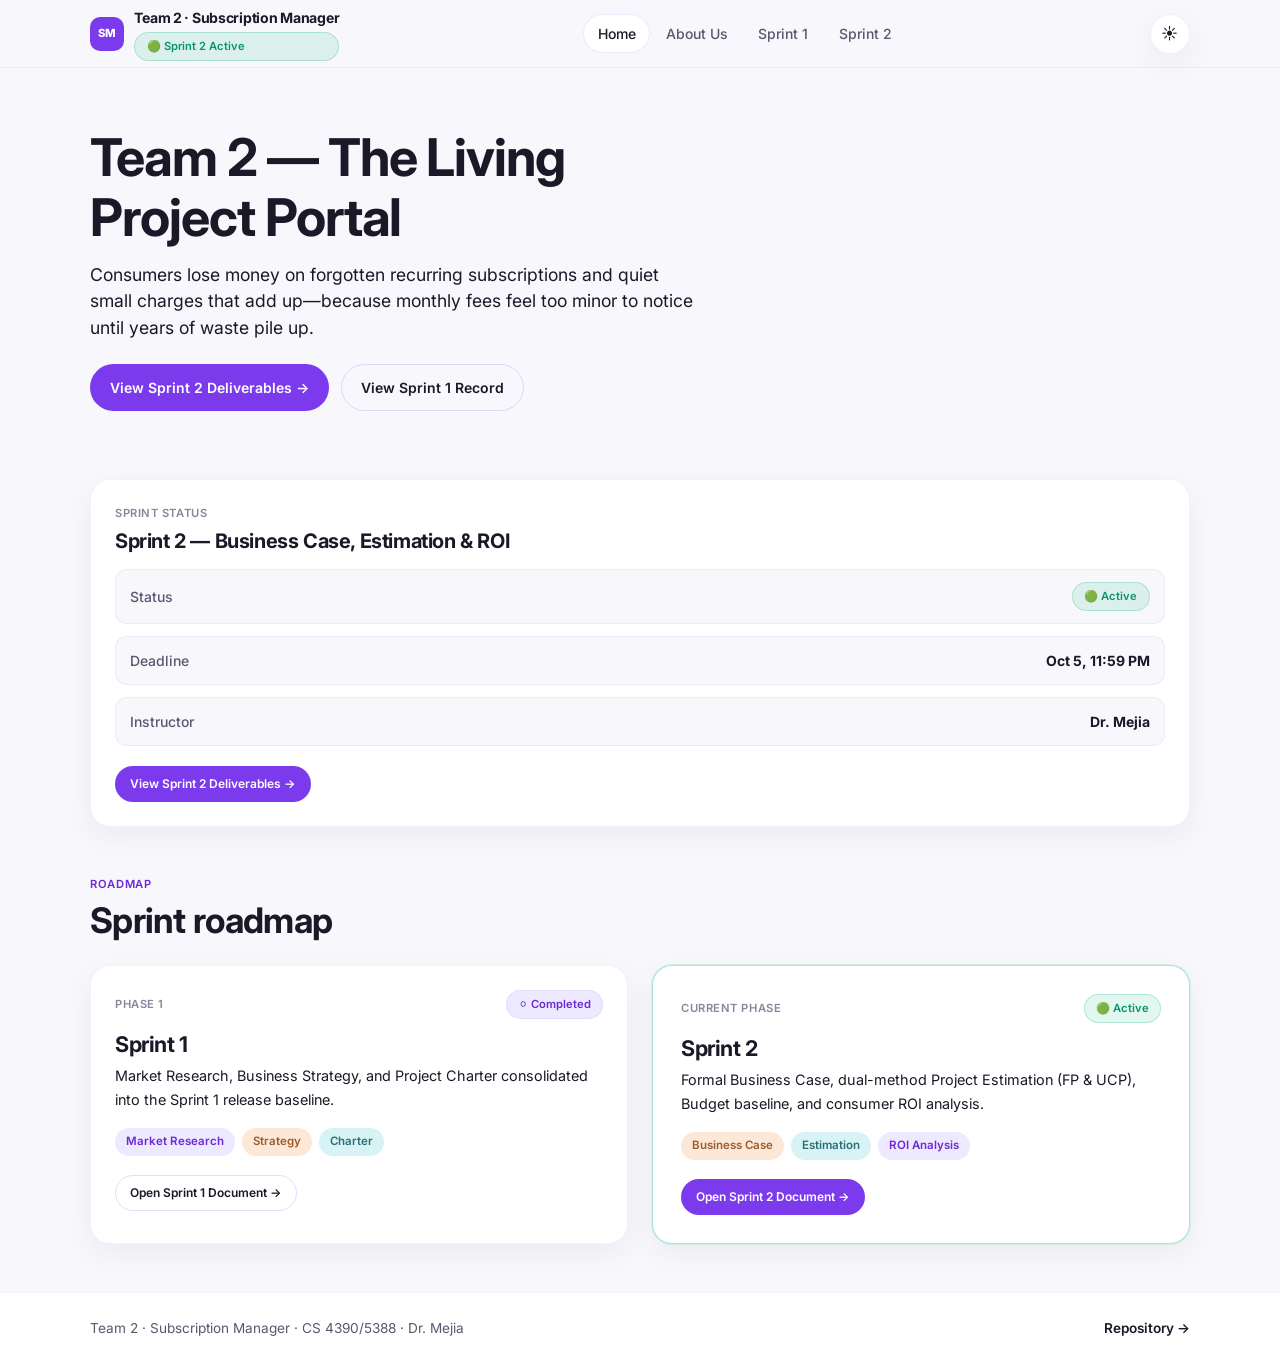
==== commit 9cd4de04: "Sprint 2 files" ====
--- a/index.html
+++ b/index.html
@@ -22,6 +22,15 @@
   <link rel="preconnect" href="https://fonts.gstatic.com" crossorigin />
   <link href="https://fonts.googleapis.com/css2?family=Inter:wght@400;500;600;700;800&display=swap" rel="stylesheet" />
   <link rel="stylesheet" href="assets/css/style.css" />
+  <style>
+    /* Estilos para soportar múltiples tarjetas de sprints en el roadmap */
+    .roadmap-grid {
+      display: grid;
+      grid-template-columns: repeat(auto-fit, minmax(280px, 1fr));
+      gap: 1.5rem;
+      margin-top: 1.5rem;
+    }
+  </style>
 </head>
 <body>
   <header class="site-header">
@@ -30,16 +39,17 @@
         <span class="brand__mark" aria-hidden="true">SM</span>
         <span class="brand__text">
           <span class="brand__name">Team 2 · Subscription Manager</span>
-          <span class="pill">🟢 Sprint 1 Active</span>
+          <span class="pill">🟢 Sprint 2 Active</span>
         </span>
       </a>
       <button type="button" class="nav-toggle" id="nav-toggle" aria-expanded="false" aria-controls="site-nav" aria-label="Open menu">
         <span class="nav-toggle__bars" aria-hidden="true"><span></span><span></span><span></span></span>
       </button>
       <nav class="site-nav" id="site-nav" aria-label="Primary">
-        <a href="index.html">Home</a>
+        <a href="index.html" class="active">Home</a>
         <a href="about.html">About Us</a>
         <a href="sprint1.html">Sprint 1</a>
+        <a href="sprint2.html">Sprint 2</a>
       </nav>
       <div class="header-actions">
         <button type="button" class="theme-toggle" id="theme-toggle" aria-label="Switch to dark mode">
@@ -58,55 +68,76 @@
         Consumers lose money on forgotten recurring subscriptions and quiet small charges that add up—because monthly fees feel too minor to notice until years of waste pile up.
       </p>
       <div class="hero__actions">
-        <a class="btn btn--primary" href="sprint1.html">View Sprint 1 Deliverables →</a>
-        <a class="btn btn--ghost" href="about.html">About Us</a>
+        <a class="btn btn--primary" href="sprint2.html">View Sprint 2 Deliverables →</a>
+        <a class="btn btn--ghost" href="sprint1.html">View Sprint 1 Record</a>
       </div>
     </section>
 
+    <!-- Sprint Status Dashboard -->
     <section class="section container" aria-labelledby="dash-title">
-
+      <div class="card-grid">
         <article class="card">
           <p class="card__label">Sprint status</p>
-          <h3 class="card__title">Sprint 1 — Market Research, Strategy &amp; Charter</h3>
+          <h3 class="card__title">Sprint 2 — Business Case, Estimation &amp; ROI</h3>
           <div class="status-list">
             <div class="status-row">
               <span>Status</span>
-              <span class="pill">🟢 In Progress</span>
+              <span class="pill">🟢 Active</span>
             </div>
             <div class="status-row">
               <span>Deadline</span>
-              <strong>Sept 21, 11:59 PM</strong>
+              <strong>Oct 5, 11:59 PM</strong>
             </div>
             <div class="status-row">
               <span>Instructor</span>
               <strong>Dr. Mejia</strong>
             </div>
           </div>
-          <a class="btn btn--primary btn--sm" href="sprint1.html">View Sprint 1 Deliverables →</a>
+          <a class="btn btn--primary btn--sm" href="sprint2.html">View Sprint 2 Deliverables →</a>
         </article>
       </div>
     </section>
 
+    <!-- Sprint Roadmap -->
     <section class="section container" style="padding-top: 0;" aria-labelledby="roadmap-title">
       <p class="section__eyebrow">Roadmap</p>
       <h2 class="section__title" id="roadmap-title">Sprint roadmap</h2>
 
-      <div class="roadmap--single">
-        <article class="card roadmap-card is-active roadmap-card--featured">
+      <div class="roadmap-grid">
+        <!-- Sprint 1: Completed -->
+        <article class="card roadmap-card">
           <div class="roadmap-card__top">
-            <span class="card__label" style="margin:0;">Current phase</span>
-            <span class="pill">🟢 Active</span>
+            <span class="card__label" style="margin:0;">Phase 1</span>
+            <span class="pill pill--muted">⚪ Completed</span>
           </div>
           <h3>Sprint 1</h3>
           <p class="card__body">
-            Market Research, Business Strategy, and Project Charter are consolidated in the Sprint 1 deliverables PDF.
+            Market Research, Business Strategy, and Project Charter consolidated into the Sprint 1 release baseline.
           </p>
           <div class="tags" style="margin-top:1rem;">
             <span class="tag tag--lilac">Market Research</span>
             <span class="tag tag--peach">Strategy</span>
             <span class="tag tag--cyan">Charter</span>
           </div>
-          <a class="btn btn--primary btn--sm" href="sprint1.html" style="margin-top:1.15rem;">Open Sprint 1 Document →</a>
+          <a class="btn btn--ghost btn--sm" href="sprint1.html" style="margin-top:1.15rem;">Open Sprint 1 Document →</a>
+        </article>
+
+        <!-- Sprint 2: Active -->
+        <article class="card roadmap-card is-active roadmap-card--featured">
+          <div class="roadmap-card__top">
+            <span class="card__label" style="margin:0;">Current phase</span>
+            <span class="pill">🟢 Active</span>
+          </div>
+          <h3>Sprint 2</h3>
+          <p class="card__body">
+            Formal Business Case, dual-method Project Estimation (FP &amp; UCP), Budget baseline, and consumer ROI analysis.
+          </p>
+          <div class="tags" style="margin-top:1rem;">
+            <span class="tag tag--peach">Business Case</span>
+            <span class="tag tag--cyan">Estimation</span>
+            <span class="tag tag--lilac">ROI Analysis</span>
+          </div>
+          <a class="btn btn--primary btn--sm" href="sprint2.html" style="margin-top:1.15rem;">Open Sprint 2 Document →</a>
         </article>
       </div>
     </section>
@@ -115,9 +146,9 @@
   <footer class="site-footer">
     <div class="container site-footer__inner">
       <span>Team 2 · Subscription Manager · CS 4390/5388 · Dr. Mejia</span>
-      <a href="https://github.com/" target="_blank" rel="noopener noreferrer">Repository →</a>
+      <a href="https://github.com/pamelaherrerade/subscription-manager" target="_blank" rel="noopener noreferrer">Repository →</a>
     </div>
   </footer>
   <script src="assets/js/main.js"></script>
 </body>
-</html>
+</html>
--- a/assets/css/style.css
+++ b/assets/css/style.css
@@ -85,7 +85,7 @@
 ul { list-style: none; }
 button { font: inherit; color: inherit; background: none; border: none; cursor: pointer; }
 h1, h2, h3 { letter-spacing: -0.02em; line-height: 1.15; font-weight: 700; }
-p { color: var(--muted); }
+
 
 .container { width: min(100% - 2rem, var(--max)); margin-inline: auto; }
 
